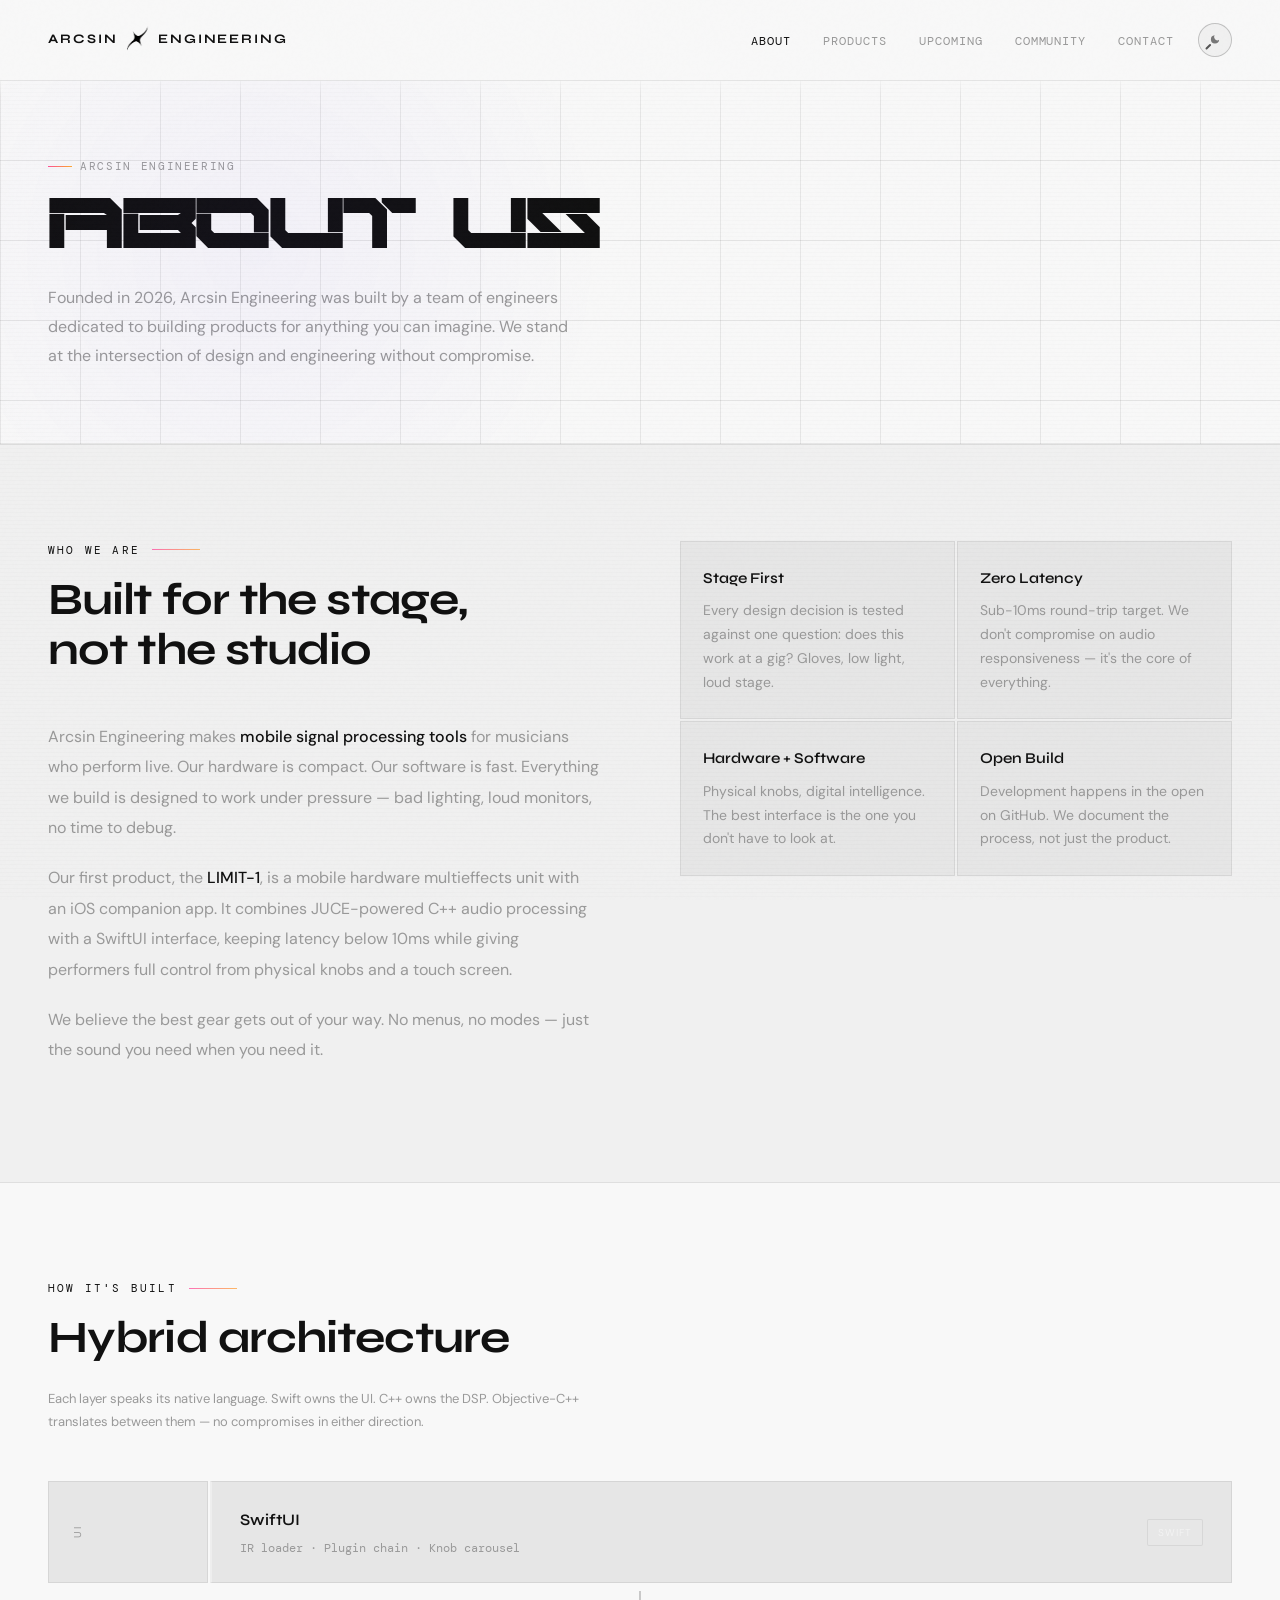
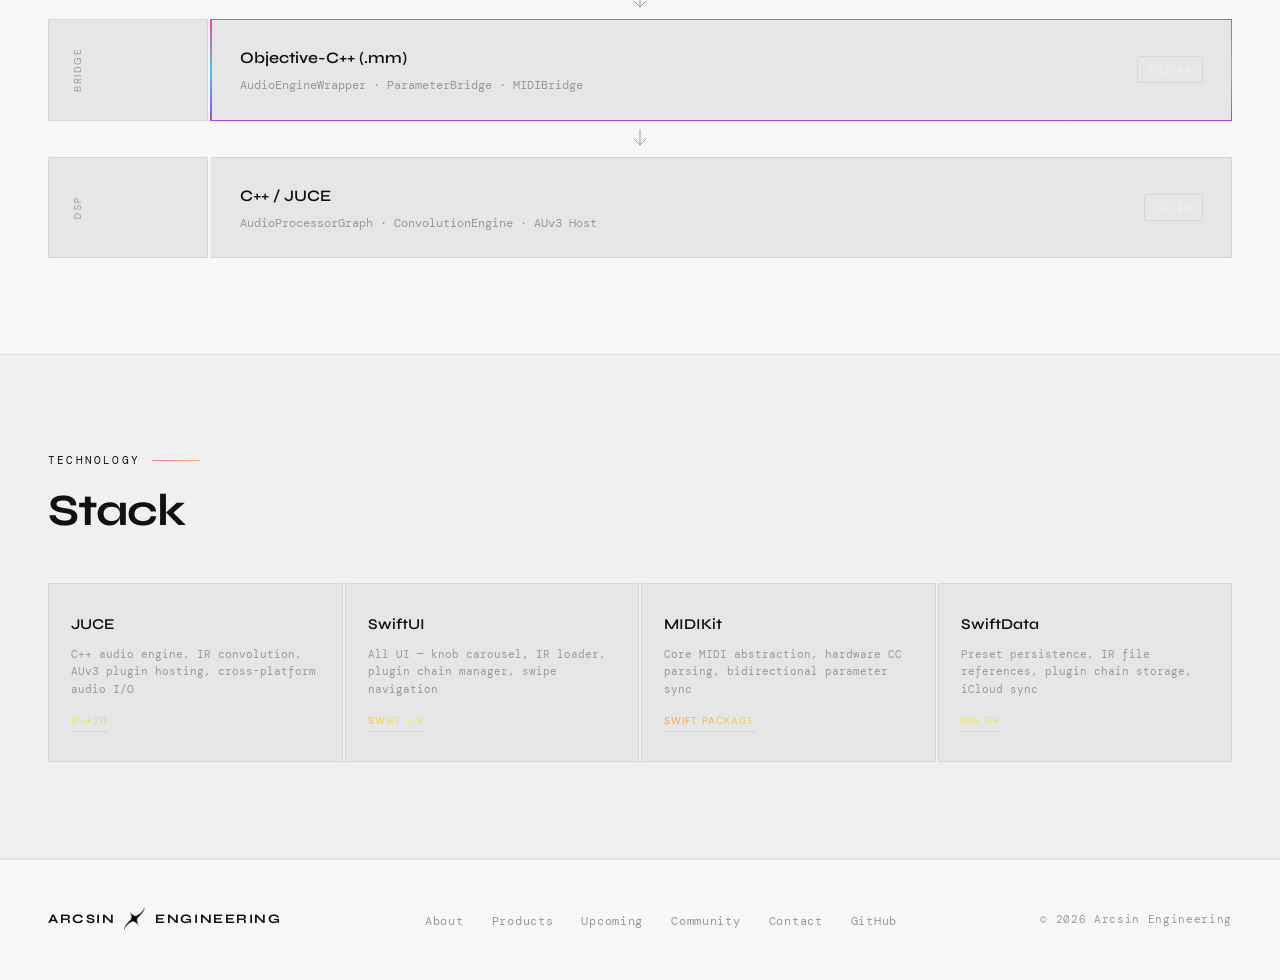
==== docs/about.html @ ca7c26a3 "Switch small lowercase body copy to DM Sans, sized up to compensate DM Sans reads visually smaller t" ====
<!DOCTYPE html>
<html lang="en">
<head>
<meta charset="UTF-8">
<meta name="viewport" content="width=device-width, initial-scale=1.0">
<title>About — Arcsin Engineering</title>
<link rel="preconnect" href="https://fonts.googleapis.com">
<link rel="preconnect" href="https://fonts.gstatic.com" crossorigin>
<link href="https://fonts.googleapis.com/css2?family=DM+Mono:ital,wght@0,300;0,400;0,500;1,300&family=Syne:wght@400;500;600;700;800&family=DM+Sans:opsz,wght@9..40,400;9..40,500&display=swap" rel="stylesheet">
<link rel="stylesheet" href="styles.css?v=20260915-2">
<script>if(localStorage.getItem('theme')!=='dark')document.documentElement.setAttribute('data-theme','light');</script>
<style>
  .page-header-glow { position: absolute; top: -30%; left: -10%; width: 60vw; height: 60vw; background: radial-gradient(ellipse at center, rgba(100,60,255,.04) 0%, transparent 65%); pointer-events: none; }

  .mission { background: var(--bg2); border-top: 1px solid var(--line); border-bottom: 1px solid var(--line); }
  .mission-grid { display: grid; grid-template-columns: 1fr 1fr; gap: 80px; align-items: start; }
  .mission p { font-family: var(--sans); color: var(--muted); line-height: 1.9; margin-bottom: 20px; font-size: 16px; }
  .mission p strong { color: var(--text); font-weight: 500; }
  .mission-values { display: grid; grid-template-columns: 1fr 1fr; gap: 2px; }
  .value-card { background: var(--bg3); border: 1px solid var(--line); padding: 24px 22px; }
  .value-card-title { font-family: var(--disp); font-size: 15px; font-weight: 600; margin-bottom: 8px; }
  .value-card-desc { font-family: var(--sans); font-size: 14px; color: var(--muted); line-height: 1.7; }

  .arch-diagram { display: grid; grid-template-columns: 1fr; gap: 2px; }
  .arch-layer { display: grid; grid-template-columns: 160px 1fr; gap: 2px; opacity: 0; transform: translateX(-20px); transition: opacity .5s ease, transform .5s ease; }
  .arch-layer.visible { opacity: 1; transform: translateX(0); }
  .layer-label { background: var(--bg3); border: 1px solid var(--line); padding: 20px; display: flex; align-items: center; }
  .layer-label span { font-size: 10px; letter-spacing: .15em; text-transform: uppercase; color: var(--muted); writing-mode: vertical-rl; transform: rotate(180deg); }
  .layer-content { background: var(--bg3); border: 1px solid var(--line); padding: 24px 28px; display: flex; align-items: center; gap: 16px; }
  .layer-content.swift { border-left: 2px solid rgba(255,255,255,.35); }
  .layer-content.bridge { border-left: 2px solid transparent; border-image: linear-gradient(to bottom, #ff3cac, #3cc8ff, #b03cff) 1; }
  .layer-content.cpp { border-left: 2px solid rgba(255,255,255,.15); }
  .layer-name { font-family: var(--disp); font-size: 16px; font-weight: 600; margin-bottom: 4px; }
  .layer-tech { font-family: var(--mono); font-size: 12px; color: var(--muted); }
  .layer-badge { margin-left: auto; padding: 4px 10px; border-radius: 2px; font-size: 10px; letter-spacing: .1em; text-transform: uppercase; flex-shrink: 0; background: rgba(255,255,255,.06); color: rgba(255,255,255,.5); border: 1px solid var(--line); }
  .arch-arrow { display: flex; justify-content: center; padding: 6px 0; }
  .arch-arrow svg { color: var(--muted); }

  .stack { background: var(--bg2); border-top: 1px solid var(--line); border-bottom: 1px solid var(--line); }
  .stack-grid { display: grid; grid-template-columns: repeat(4,1fr); gap: 2px; }
  .stack-item { background: var(--bg3); border: 1px solid var(--line); padding: 28px 22px; }
  .stack-item-name { font-family: var(--disp); font-size: 15px; font-weight: 600; margin-bottom: 8px; }
  .stack-item-role { font-family: var(--mono); font-size: 11px; color: var(--muted); line-height: 1.6; }
  .stack-item-tag { display: inline-block; margin-top: 14px; font-size: 10px; letter-spacing: .1em; text-transform: uppercase; background: var(--iris); background-size: 600% 600%; background-repeat: no-repeat; -webkit-background-clip: text; -webkit-text-fill-color: transparent; background-clip: text; animation: iris-flow 10s ease-in-out infinite alternate; border-bottom: 1px solid rgba(128,128,128,.2); padding-bottom: 2px; }

  @media (max-width: 900px) {
    .mission-grid { grid-template-columns: 1fr; gap: 40px; }
    .mission-values { grid-template-columns: 1fr 1fr; }
    .stack-grid { grid-template-columns: repeat(2,1fr); }
    .arch-layer { grid-template-columns: 80px 1fr; }
  }

  @media (max-width: 480px) {
    .mission-values { grid-template-columns: 1fr; }
    .stack-grid { grid-template-columns: 1fr; }
    .arch-layer { grid-template-columns: 56px 1fr; }
    .layer-content { padding: 20px; flex-wrap: wrap; gap: 10px; }
  }
</style>
</head>
<body>
<div class="grid-overlay"></div>

<nav>
  <a href="index.html" class="nav-logo">Arcsin<img src="images/logo.png" class="nav-logo-img" alt="">Engineering</a>
  <div class="nav-right">
  <ul class="nav-links" id="navLinks">
    <li><a href="about.html" class="active">About</a></li>
    <li><a href="products.html">Products</a></li>
    <li><a href="upcoming.html">Upcoming</a></li>
    <li><a href="community.html">Community</a></li>
    <li><a href="contact.html">Contact</a></li>
  </ul>
  <button class="theme-toggle" id="themeToggle" title="Toggle light/dark">
    <span class="toggle-knob"><svg class="toggle-knob-moon" width="11" height="11" viewBox="0 0 24 24" fill="currentColor"><path d="M21 12.79A9 9 0 1 1 11.21 3 7 7 0 0 0 21 12.79z"/></svg></span>
  </button>
  <button class="menu-toggle" id="menuToggle" aria-label="Menu" aria-expanded="false" aria-controls="navLinks">
    <span class="toggle-knob menu-knob">
      <span class="menu-bars"><span></span><span></span><span></span></span>
    </span>
  </button>
  </div>
</nav>

<div class="page-header">
  <div class="page-header-glow"></div>
  <div class="page-header-inner">
    <div class="page-tag">Arcsin Engineering</div>
    <h1 style="font-family:'Nemesys','Syne',sans-serif;font-weight:400;">About Us<br><span class="outline"></span></h1>
    <p class="page-header-desc"> Founded in 2026, Arcsin Engineering was built by a team of engineers dedicated to building products for anything you can imagine. We stand at the intersection of design and engineering without compromise.</p>
  </div>
</div>

<!-- MISSION -->
<section class="mission">
  <div class="section-inner">
    <div class="mission-grid">
      <div class="reveal">
        <div class="section-label">Who we are</div>
        <h2>Built for the stage,<br>not the studio</h2>
        <p>Arcsin Engineering makes <strong>mobile signal processing tools</strong> for musicians who perform live. Our hardware is compact. Our software is fast. Everything we build is designed to work under pressure — bad lighting, loud monitors, no time to debug.</p>
        <p>Our first product, the <strong>LIMIT-1</strong>, is a mobile hardware multieffects unit with an iOS companion app. It combines JUCE-powered C++ audio processing with a SwiftUI interface, keeping latency below 10ms while giving performers full control from physical knobs and a touch screen.</p>
        <p>We believe the best gear gets out of your way. No menus, no modes — just the sound you need when you need it.</p>
      </div>
      <div class="mission-values reveal">
        <div class="value-card">
          <div class="value-card-title">Stage First</div>
          <div class="value-card-desc">Every design decision is tested against one question: does this work at a gig? Gloves, low light, loud stage.</div>
        </div>
        <div class="value-card">
          <div class="value-card-title">Zero Latency</div>
          <div class="value-card-desc">Sub-10ms round-trip target. We don't compromise on audio responsiveness — it's the core of everything.</div>
        </div>
        <div class="value-card">
          <div class="value-card-title">Hardware + Software</div>
          <div class="value-card-desc">Physical knobs, digital intelligence. The best interface is the one you don't have to look at.</div>
        </div>
        <div class="value-card">
          <div class="value-card-title">Open Build</div>
          <div class="value-card-desc">Development happens in the open on GitHub. We document the process, not just the product.</div>
        </div>
      </div>
    </div>
  </div>
</section>

<!-- ARCHITECTURE -->
<section>
  <div class="section-inner">
    <div class="section-label reveal">How it's built</div>
    <h2 class="reveal">Hybrid architecture</h2>
    <p class="reveal" style="max-width:560px; color:var(--muted); font-size:13px; line-height:1.8; margin-bottom:48px; margin-top:-24px;">Each layer speaks its native language. Swift owns the UI. C++ owns the DSP. Objective-C++ translates between them — no compromises in either direction.</p>
    <div class="arch-diagram">
      <div class="arch-layer" id="layer-swift">
        <div class="layer-label"><span>UI</span></div>
        <div class="layer-content swift">
          <div><div class="layer-name">SwiftUI</div><div class="layer-tech">IR loader · Plugin chain · Knob carousel</div></div>
          <div class="layer-badge">Swift</div>
        </div>
      </div>
      <div class="arch-arrow"><svg width="16" height="20" viewBox="0 0 16 20" fill="none"><path d="M8 0v16M2 10l6 6 6-6" stroke="currentColor" stroke-width="1" stroke-linecap="round" stroke-linejoin="round"/></svg></div>
      <div class="arch-layer" id="layer-bridge">
        <div class="layer-label"><span>Bridge</span></div>
        <div class="layer-content bridge">
          <div><div class="layer-name">Objective-C++ (.mm)</div><div class="layer-tech">AudioEngineWrapper · ParameterBridge · MIDIBridge</div></div>
          <div class="layer-badge">ObjC++</div>
        </div>
      </div>
      <div class="arch-arrow"><svg width="16" height="20" viewBox="0 0 16 20" fill="none"><path d="M8 0v16M2 10l6 6 6-6" stroke="currentColor" stroke-width="1" stroke-linecap="round" stroke-linejoin="round"/></svg></div>
      <div class="arch-layer" id="layer-cpp">
        <div class="layer-label"><span>DSP</span></div>
        <div class="layer-content cpp">
          <div><div class="layer-name">C++ / JUCE</div><div class="layer-tech">AudioProcessorGraph · ConvolutionEngine · AUv3 Host</div></div>
          <div class="layer-badge">C++20</div>
        </div>
      </div>
    </div>
  </div>
</section>

<!-- TECH STACK -->
<section class="stack">
  <div class="section-inner">
    <div class="section-label reveal">Technology</div>
    <h2 class="reveal">Stack</h2>
    <div class="stack-grid">
      <div class="stack-item reveal">
        <div class="stack-item-name">JUCE</div>
        <div class="stack-item-role">C++ audio engine, IR convolution, AUv3 plugin hosting, cross-platform audio I/O</div>
        <div class="stack-item-tag">C++20</div>
      </div>
      <div class="stack-item reveal">
        <div class="stack-item-name">SwiftUI</div>
        <div class="stack-item-role">All UI — knob carousel, IR loader, plugin chain manager, swipe navigation</div>
        <div class="stack-item-tag">Swift 5.9</div>
      </div>
      <div class="stack-item reveal">
        <div class="stack-item-name">MIDIKit</div>
        <div class="stack-item-role">Core MIDI abstraction, hardware CC parsing, bidirectional parameter sync</div>
        <div class="stack-item-tag">Swift Package</div>
      </div>
      <div class="stack-item reveal">
        <div class="stack-item-name">SwiftData</div>
        <div class="stack-item-role">Preset persistence, IR file references, plugin chain storage, iCloud sync</div>
        <div class="stack-item-tag">iOS 17+</div>
      </div>
    </div>
  </div>
</section>

<footer>
  <div class="footer-logo">Arcsin<img src="images/logo.png" class="nav-logo-img" alt="">Engineering</div>
  <ul class="footer-links">
    <li><a href="about.html">About</a></li>
    <li><a href="products.html">Products</a></li>
    <li><a href="upcoming.html">Upcoming</a></li>
    <li><a href="community.html">Community</a></li>
    <li><a href="contact.html">Contact</a></li>
    <li><a href="https://github.com/rawporkchop">GitHub</a></li>
  </ul>
  <div class="footer-copy">© 2026 Arcsin Engineering</div>
</footer>

<script>
  const observer = new IntersectionObserver(entries => {
    entries.forEach(e => { if (e.isIntersecting) { setTimeout(() => e.target.classList.add('visible'), 60); observer.unobserve(e.target); } });
  }, { threshold: 0.1, rootMargin: '0px 0px -40px 0px' });
  document.querySelectorAll('.reveal').forEach(el => observer.observe(el));

  const archObserver = new IntersectionObserver(entries => {
    entries.forEach(entry => {
      if (entry.isIntersecting) {
        ['layer-swift','layer-bridge','layer-cpp'].forEach((id,i) => setTimeout(() => { const el=document.getElementById(id); if(el) el.classList.add('visible'); }, i*150));
        archObserver.disconnect();
      }
    });
  }, { threshold: 0.2 });
  const archDiagram = document.querySelector('.arch-diagram');
  if (archDiagram) archObserver.observe(archDiagram);

  const themeToggle = document.getElementById('themeToggle'), htmlEl = document.documentElement;
  if (themeToggle) themeToggle.addEventListener('click', () => { const l = htmlEl.getAttribute('data-theme')==='light'; htmlEl.setAttribute('data-theme', l?'':'light'); localStorage.setItem('theme', l?'dark':'light'); });


  const menuToggle = document.getElementById('menuToggle'), navLinks = document.getElementById('navLinks');
  if (menuToggle && navLinks) {
    menuToggle.addEventListener('click', () => {
      const open = navLinks.classList.toggle('open');
      menuToggle.setAttribute('aria-expanded', open ? 'true' : 'false');
    });
    navLinks.querySelectorAll('a').forEach(a => a.addEventListener('click', () => {
      navLinks.classList.remove('open');
      menuToggle.setAttribute('aria-expanded', 'false');
    }));
    document.addEventListener('click', e => {
      if (!navLinks.contains(e.target) && !menuToggle.contains(e.target)) {
        navLinks.classList.remove('open');
        menuToggle.setAttribute('aria-expanded', 'false');
      }
    });
  }
</script>
</body>
</html>
---- docs/styles.css ----
/* ── FONTS ── */
@font-face {
  font-family: 'Nemesys';
  src: url('fonts/NEMESYS-Regular.ttf') format('truetype');
  font-weight: 400;
  font-style: normal;
  font-display: swap;
}

/* ── RESET ── */
*, *::before, *::after { box-sizing: border-box; margin: 0; padding: 0; }

/* ── CUSTOM PROPERTIES ── */
@property --iris-angle { syntax: '<angle>'; initial-value: 0deg; inherits: false; }
@keyframes iris-rotate { to { --iris-angle: 360deg; } }
@keyframes iris-flow { 0% { background-position: 0% 100%; } 100% { background-position: 100% 0%; } }
@keyframes fadeUp { from { opacity: 0; transform: translateY(20px); } to { opacity: 1; transform: translateY(0); } }
@keyframes fadeIn { from { opacity: 0; } to { opacity: 1; } }

:root {
  --bg: #050505; --bg2: #0b0b0b; --bg3: #111;
  --line: rgba(255,255,255,0.14); --line2: rgba(255,255,255,0.24);
  --text: #efefef; --muted: #a3a3a3;
  --mono: 'DM Mono', monospace; --disp: 'Syne', sans-serif; --sans: 'DM Sans', sans-serif;
  --iris: linear-gradient(45deg,#ff3cac,#ff9a3c,#fcf012,#3cffb0,#3cc8ff,#b03cff,#ff3cac);
  --nav-bg: rgba(5,5,5,0.88); --scanline-color: rgba(255,255,255,0.008);
  --cursor-col: #fff; --noise-opacity: 0.28;
}
[data-theme="light"] {
  --bg: #f8f8f8; --bg2: #f0f0f0; --bg3: #e6e6e6;
  --line: rgba(0,0,0,0.07); --line2: rgba(0,0,0,0.14);
  --text: #111111; --muted: #999999;
  --nav-bg: rgba(248,248,248,0.92); --scanline-color: rgba(0,0,0,0.012);
  --cursor-col: #111; --noise-opacity: 0.1;
}

/* ── BASE ── */
html { scroll-behavior: smooth; }
body { background: var(--bg); color: var(--text); font-family: var(--sans); font-size: 16px; line-height: 1.7; overflow-x: hidden; }
::-webkit-scrollbar { width: 3px; }
::-webkit-scrollbar-track { background: var(--bg); }
::-webkit-scrollbar-thumb { background: #444; }

body::before {
  content: '';
  position: fixed; inset: 0;
  background-image: url("data:image/svg+xml,%3Csvg viewBox='0 0 256 256' xmlns='http://www.w3.org/2000/svg'%3E%3Cfilter id='noise'%3E%3CfeTurbulence type='fractalNoise' baseFrequency='0.9' numOctaves='4' stitchTiles='stitch'/%3E%3C/filter%3E%3Crect width='100%25' height='100%25' filter='url(%23noise)' opacity='0.04'/%3E%3C/svg%3E");
  opacity: var(--noise-opacity);
  pointer-events: none; z-index: 9999;
}
body::after {
  content: '';
  position: fixed; inset: 0;
  position: fixed; top: 80px; left: 0; right: 0; bottom: 0;
  background: repeating-linear-gradient(0deg, transparent, transparent 3px, var(--scanline-color) 3px, var(--scanline-color) 4px);
  pointer-events: none; z-index: 9998;
}

.grid-overlay {
  position: fixed; inset: 0; pointer-events: none; z-index: 0;
  background-image: linear-gradient(var(--line) 1px, transparent 1px), linear-gradient(90deg, var(--line) 1px, transparent 1px);
  background-size: 80px 80px;
  mask-image: radial-gradient(ellipse 80% 80% at 50% 0%, black 0%, transparent 70%);
  mask-image: linear-gradient(to bottom, transparent 72px, black 96px);
}

/* ── NAV ── */
nav { position: fixed; top: 0; left: 0; right: 0; z-index: 100; display: flex; align-items: center; justify-content: space-between; padding: 20px 48px; border-bottom: 1px solid var(--line); background: var(--nav-bg); backdrop-filter: blur(14px); }
.nav-logo-img { height: 40px; width: auto; vertical-align: middle; margin: 0 -20px; position: relative; top: -1px; display: inline-block; filter: invert(1); }
[data-theme="light"] .nav-logo-img { filter: none; }
.nav-logo { font-family: var(--disp); font-size: 13px; font-weight: 700; letter-spacing: .15em; text-transform: uppercase; color: var(--text); text-decoration: none; }
.iris-inline { background: var(--iris); background-size: 600% 600%; background-repeat: no-repeat; -webkit-background-clip: text; -webkit-text-fill-color: transparent; background-clip: text; animation: iris-flow 10s ease-in-out infinite alternate; }
.nav-right { display: flex; align-items: center; gap: 24px; }
.nav-links { display: flex; gap: 32px; list-style: none; align-items: center; }
.nav-links a { font-family: var(--mono); color: var(--muted); text-decoration: none; font-size: 12px; letter-spacing: .08em; text-transform: uppercase; transition: color .2s; }
.nav-links a:hover, .nav-links a.active { color: var(--text); }
.nav-cta { color: var(--text) !important; border: 1px solid var(--line2); padding: 6px 16px; border-radius: 2px; transition: background .2s, color .2s, border-color .2s !important; }
.nav-cta:hover { background: var(--text) !important; color: var(--bg) !important; border-color: var(--text) !important; }

/* ── THEME TOGGLE ── */
.theme-toggle { background: none; border: none; padding: 0; cursor: pointer; display: flex; align-items: center; justify-content: center; }
.toggle-knob { width: 34px; height: 34px; border-radius: 50%; display: flex; align-items: center; justify-content: center; position: relative; background: #141414; border: 1.5px solid rgba(255,255,255,.18); transition: transform .4s cubic-bezier(.77,0,.18,1), background .3s, border-color .3s; }
.toggle-knob::after { content: ''; position: absolute; top: 3px; left: 50%; transform: translateX(-50%); width: 2px; height: 7px; background: rgba(255,255,255,.85); border-radius: 1px; transition: background .3s; }
.toggle-knob-moon { color: rgba(255,255,255,.6); transition: transform .4s cubic-bezier(.77,0,.18,1), color .3s; }
[data-theme="light"] .toggle-knob { transform: rotate(-135deg); background: #f0f0f0; border-color: rgba(0,0,0,.2); }
[data-theme="light"] .toggle-knob::after { background: rgba(0,0,0,.65); }
[data-theme="light"] .toggle-knob-moon { transform: rotate(135deg); color: rgba(0,0,0,.5); }

/* ── MOBILE MENU TOGGLE (knob-styled) ── */
.menu-toggle { display: none; background: none; border: none; padding: 0; cursor: pointer; align-items: center; justify-content: center; }
.menu-bars { position: absolute; top: 50%; left: 50%; transform: translate(-50%,-50%); width: 14px; height: 10px; }
.menu-bars span { position: absolute; left: 0; width: 14px; height: 1.5px; border-radius: 1px; background: rgba(255,255,255,.75); transition: transform .3s ease, opacity .2s ease, background .3s; }
[data-theme="light"] .menu-bars span { background: rgba(0,0,0,.6); }
.menu-bars span:nth-child(1) { top: 0; }
.menu-bars span:nth-child(2) { top: 4.25px; }
.menu-bars span:nth-child(3) { top: 8.5px; }
.menu-toggle[aria-expanded="true"] .menu-knob { background: var(--text); border-color: var(--text); }
.menu-toggle[aria-expanded="true"] .menu-bars span { background: var(--bg); }
.menu-toggle[aria-expanded="true"] .menu-bars span:nth-child(1) { transform: translateY(4.25px) rotate(45deg); }
.menu-toggle[aria-expanded="true"] .menu-bars span:nth-child(2) { opacity: 0; }
.menu-toggle[aria-expanded="true"] .menu-bars span:nth-child(3) { transform: translateY(-4.25px) rotate(-45deg); }

/* ── SECTIONS ── */
section { position: relative; z-index: 1; padding: 96px 48px; }
.section-inner { max-width: 1200px; margin: 0 auto; }
.section-label { font-family: var(--mono); font-size: 11px; letter-spacing: .2em; text-transform: uppercase; color: var(--text); margin-bottom: 16px; display: flex; align-items: center; gap: 12px; }
.section-label::after { content: ''; display: block; flex: 1; max-width: 48px; height: 1px; background: var(--iris); background-size: 600% 600%; background-repeat: no-repeat; animation: iris-flow 8s ease-in-out infinite alternate; opacity: .75; }
h2 { font-family: var(--disp); font-size: clamp(28px, 3.5vw, 48px); font-weight: 700; line-height: 1.1; letter-spacing: -.02em; margin-bottom: 48px; }

/* ── PAGE HEADER (inner pages) ── */
.page-header { padding: 148px 48px 72px; border-bottom: 1px solid var(--line); position: relative; overflow: hidden; z-index: 1; }
.page-header-inner { max-width: 1200px; margin: 0 auto; }
.page-tag { font-family: var(--mono); display: inline-flex; align-items: center; gap: 8px; font-size: 11px; letter-spacing: .15em; text-transform: uppercase; color: var(--muted); margin-bottom: 20px; }
.page-tag::before { content: ''; display: inline-block; width: 24px; height: 1px; background: var(--iris); background-size: 600% 600%; background-repeat: no-repeat; animation: iris-flow 8s ease-in-out infinite alternate; }
.page-header h1 { font-family: var(--disp); font-size: clamp(40px, 6vw, 72px); font-weight: 800; line-height: .95; letter-spacing: -.02em; margin-bottom: 20px; }
.page-header h1 .outline { -webkit-text-stroke: 1px var(--text); color: transparent; }
.page-header-desc { max-width: 520px; color: var(--muted); font-size: 16px; line-height: 1.8; }

/* ── BUTTONS ── */
.btn-primary { display: inline-flex; align-items: center; gap: 8px; padding: 13px 28px; background: var(--text); color: var(--bg); text-decoration: none; font-family: var(--mono); font-size: 12px; font-weight: 500; letter-spacing: .1em; text-transform: uppercase; border-radius: 2px; transition: opacity .2s, transform .15s; }
.btn-primary:hover { opacity: .82; transform: translateY(-1px); }
.btn-secondary { display: inline-flex; align-items: center; gap: 8px; padding: 13px 28px; border: 1px solid var(--line2); color: var(--muted); text-decoration: none; font-family: var(--mono); font-size: 12px; letter-spacing: .1em; text-transform: uppercase; border-radius: 2px; transition: border-color .2s, color .2s; }
.btn-secondary:hover { border-color: var(--text); color: var(--text); }

/* ── FOOTER ── */
footer { border-top: 1px solid var(--line); padding: 40px 48px; display: flex; justify-content: space-between; align-items: center; background: var(--bg); position: relative; z-index: 1; }
.footer-logo { font-family: var(--disp); font-size: 13px; font-weight: 700; letter-spacing: .12em; text-transform: uppercase; }
.footer-links { display: flex; gap: 28px; list-style: none; }
.footer-links a { font-family: var(--mono); color: var(--muted); text-decoration: none; font-size: 12px; letter-spacing: .06em; transition: color .2s; }
.footer-links a:hover { color: var(--text); }
.footer-copy { font-family: var(--mono); font-size: 11px; color: var(--muted); letter-spacing: .06em; }

/* ── REVEAL ANIMATION ── */
.reveal { opacity: 0; transform: translateY(20px); transition: opacity .6s ease, transform .6s ease; }
.reveal.visible { opacity: 1; transform: translateY(0); }

/* ── RESPONSIVE ── */
@media (max-width: 900px) {
  nav { padding: 16px 24px; }
  .nav-right { gap: 14px; }
  .menu-toggle { display: flex; }
  .nav-links {
    position: absolute; top: 100%; left: 0; right: 0;
    flex-direction: column; align-items: stretch; gap: 0;
    background: var(--nav-bg); backdrop-filter: blur(14px);
    border-bottom: 1px solid var(--line);
    max-height: 0; overflow: hidden; opacity: 0; pointer-events: none;
    transition: max-height .35s ease, opacity .25s ease;
  }
  .nav-links.open { max-height: 420px; opacity: 1; pointer-events: auto; }
  .nav-links li { width: 100%; }
  .nav-links a { display: block; width: 100%; padding: 16px 24px; border-top: 1px solid var(--line); box-sizing: border-box; }
  section { padding: 72px 24px; }
  .page-header { padding: 110px 24px 56px; }
  footer { flex-direction: column; gap: 24px; text-align: center; padding: 36px 24px; }
  .footer-links { flex-wrap: wrap; justify-content: center; }
}

@media (max-width: 480px) {
  nav { padding: 14px 16px; }
  .nav-logo-img { height: 32px; margin: 0 -14px; }
  .nav-logo { font-size: 12px; }
  section { padding: 56px 16px; }
  .page-header { padding: 96px 16px 44px; }
  footer { padding: 28px 16px; }
}
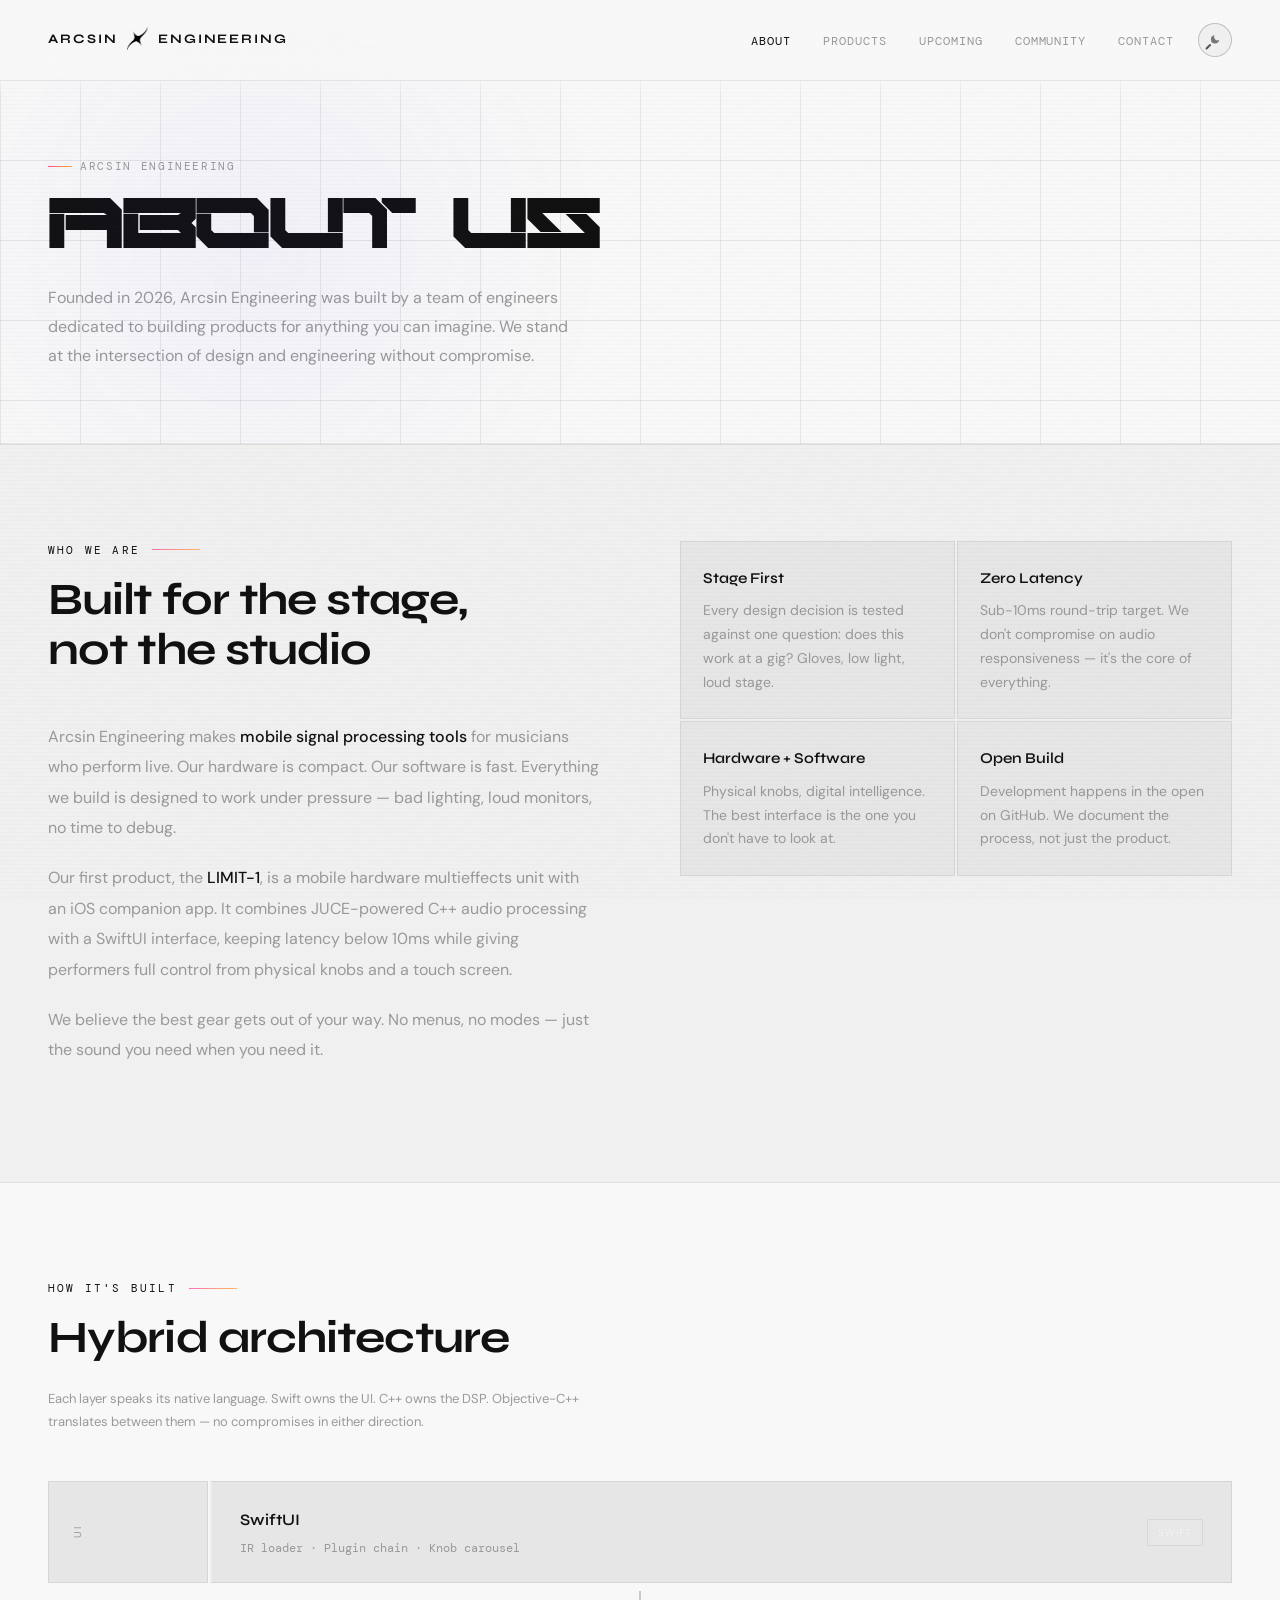
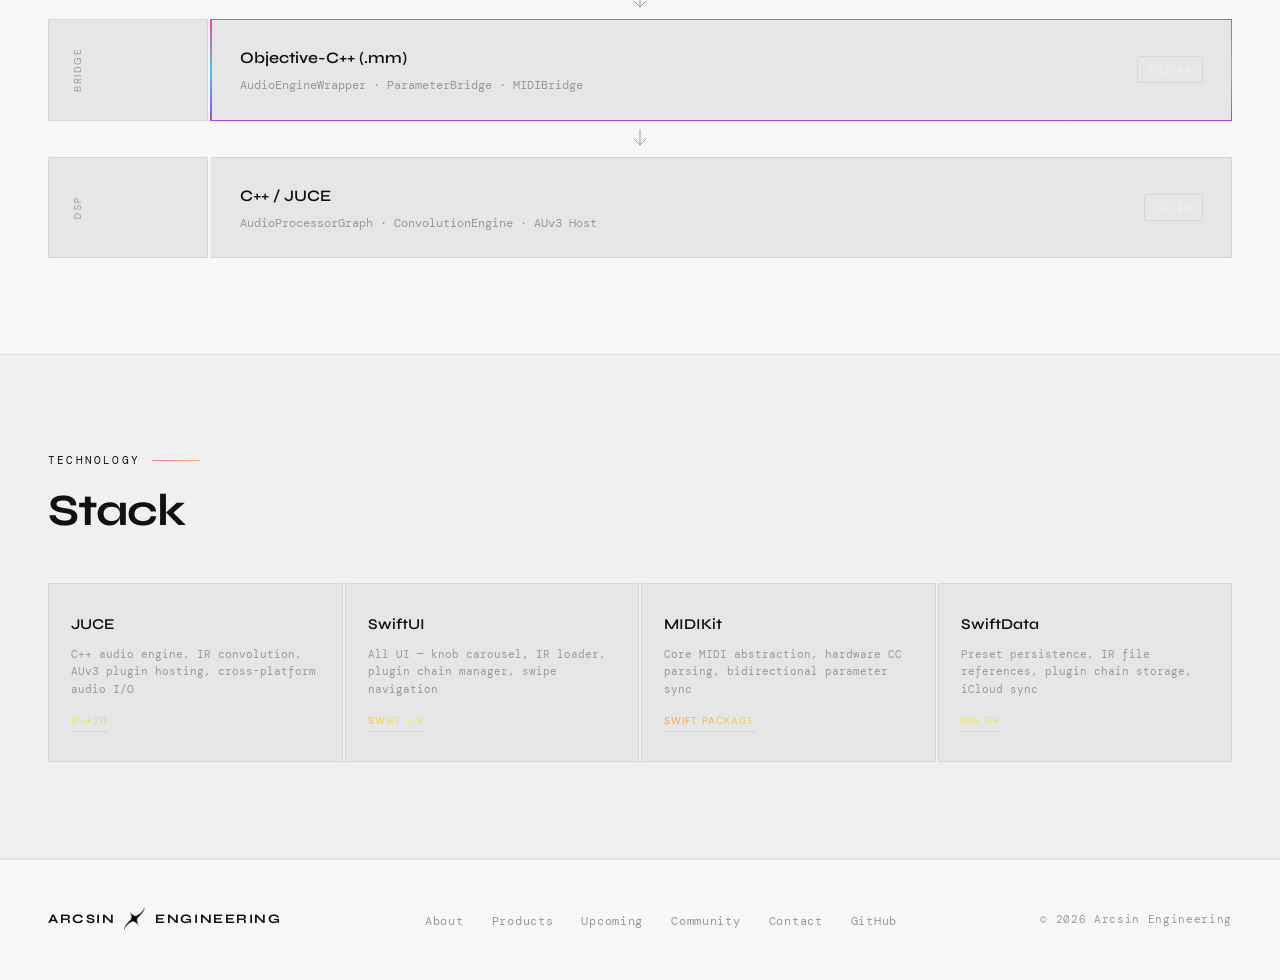
==== commit 743fc5da: "Fix mobile nav gap and increase glass transparency - Add transform: translateZ(0) (+ -webkit- prefix" ====
--- a/docs/about.html
+++ b/docs/about.html
@@ -7,7 +7,7 @@
 <link rel="preconnect" href="https://fonts.googleapis.com">
 <link rel="preconnect" href="https://fonts.gstatic.com" crossorigin>
 <link href="https://fonts.googleapis.com/css2?family=DM+Mono:ital,wght@0,300;0,400;0,500;1,300&family=Syne:wght@400;500;600;700;800&family=DM+Sans:opsz,wght@9..40,400;9..40,500&display=swap" rel="stylesheet">
-<link rel="stylesheet" href="styles.css?v=20260915-2">
+<link rel="stylesheet" href="styles.css?v=20260917">
 <script>if(localStorage.getItem('theme')!=='dark')document.documentElement.setAttribute('data-theme','light');</script>
 <style>
   .page-header-glow { position: absolute; top: -30%; left: -10%; width: 60vw; height: 60vw; background: radial-gradient(ellipse at center, rgba(100,60,255,.04) 0%, transparent 65%); pointer-events: none; }
--- a/docs/styles.css
+++ b/docs/styles.css
@@ -23,19 +23,19 @@
   --text: #efefef; --muted: #a3a3a3;
   --mono: 'DM Mono', monospace; --disp: 'Syne', sans-serif; --sans: 'DM Sans', sans-serif;
   --iris: linear-gradient(45deg,#ff3cac,#ff9a3c,#fcf012,#3cffb0,#3cc8ff,#b03cff,#ff3cac);
-  --nav-bg: rgba(5,5,5,0.88); --scanline-color: rgba(255,255,255,0.008);
+  --nav-bg: rgba(5,5,5,0.78); --scanline-color: rgba(255,255,255,0.008);
   --cursor-col: #fff; --noise-opacity: 0.28;
 }
 [data-theme="light"] {
   --bg: #f8f8f8; --bg2: #f0f0f0; --bg3: #e6e6e6;
   --line: rgba(0,0,0,0.07); --line2: rgba(0,0,0,0.14);
   --text: #111111; --muted: #999999;
-  --nav-bg: rgba(248,248,248,0.92); --scanline-color: rgba(0,0,0,0.012);
+  --nav-bg: rgba(248,248,248,0.82); --scanline-color: rgba(0,0,0,0.012);
   --cursor-col: #111; --noise-opacity: 0.1;
 }
 
 /* ── BASE ── */
-html { scroll-behavior: smooth; }
+html { scroll-behavior: smooth; background: var(--bg); }
 body { background: var(--bg); color: var(--text); font-family: var(--sans); font-size: 16px; line-height: 1.7; overflow-x: hidden; }
 ::-webkit-scrollbar { width: 3px; }
 ::-webkit-scrollbar-track { background: var(--bg); }
@@ -65,7 +65,7 @@
 }
 
 /* ── NAV ── */
-nav { position: fixed; top: 0; left: 0; right: 0; z-index: 100; display: flex; align-items: center; justify-content: space-between; padding: 20px 48px; border-bottom: 1px solid var(--line); background: var(--nav-bg); backdrop-filter: blur(14px); }
+nav { position: fixed; top: 0; left: 0; right: 0; z-index: 100; display: flex; align-items: center; justify-content: space-between; padding: 20px 48px; border-bottom: 1px solid var(--line); background: var(--nav-bg); backdrop-filter: blur(14px); -webkit-backdrop-filter: blur(14px); transform: translateZ(0); -webkit-transform: translateZ(0); }
 .nav-logo-img { height: 40px; width: auto; vertical-align: middle; margin: 0 -20px; position: relative; top: -1px; display: inline-block; filter: invert(1); }
 [data-theme="light"] .nav-logo-img { filter: none; }
 .nav-logo { font-family: var(--disp); font-size: 13px; font-weight: 700; letter-spacing: .15em; text-transform: uppercase; color: var(--text); text-decoration: none; }
@@ -142,7 +142,7 @@
   .nav-links {
     position: absolute; top: 100%; left: 0; right: 0;
     flex-direction: column; align-items: stretch; gap: 0;
-    background: var(--nav-bg); backdrop-filter: blur(14px);
+    background: var(--nav-bg); backdrop-filter: blur(14px); -webkit-backdrop-filter: blur(14px);
     border-bottom: 1px solid var(--line);
     max-height: 0; overflow: hidden; opacity: 0; pointer-events: none;
     transition: max-height .35s ease, opacity .25s ease;
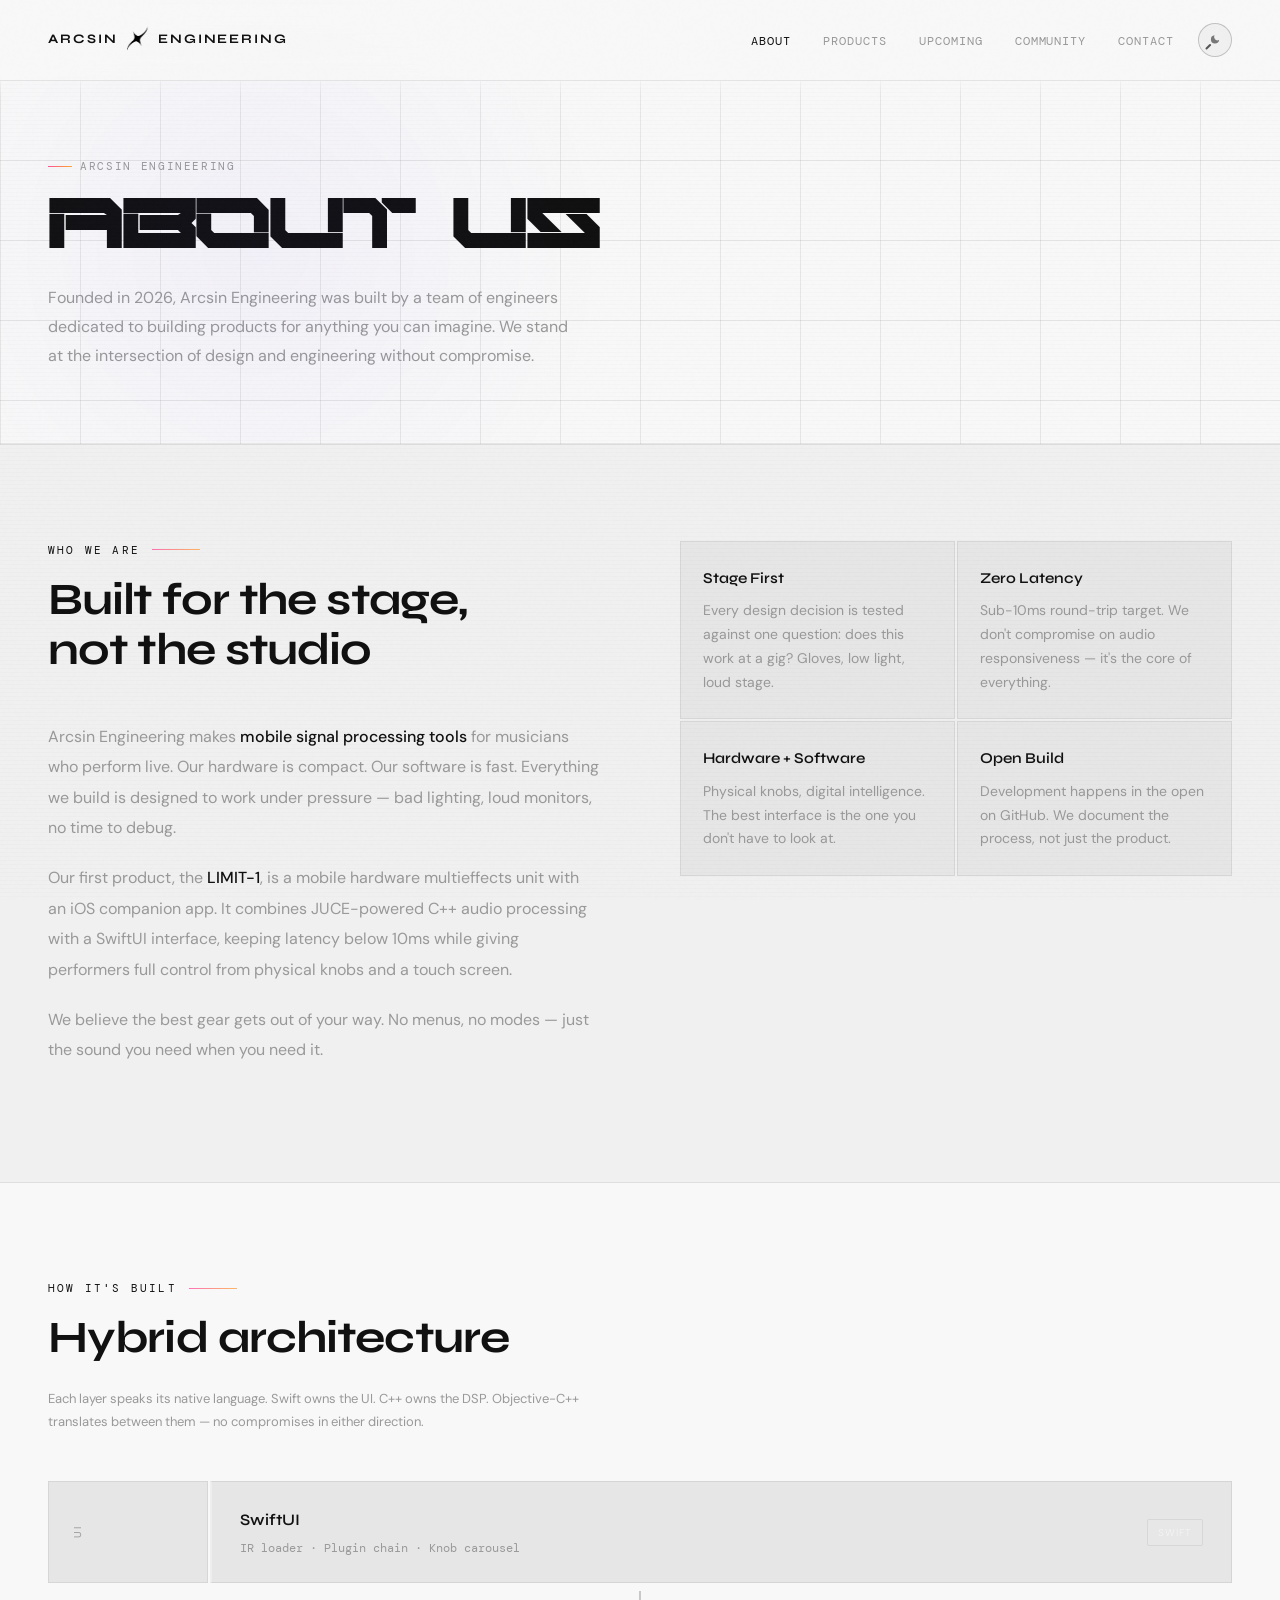
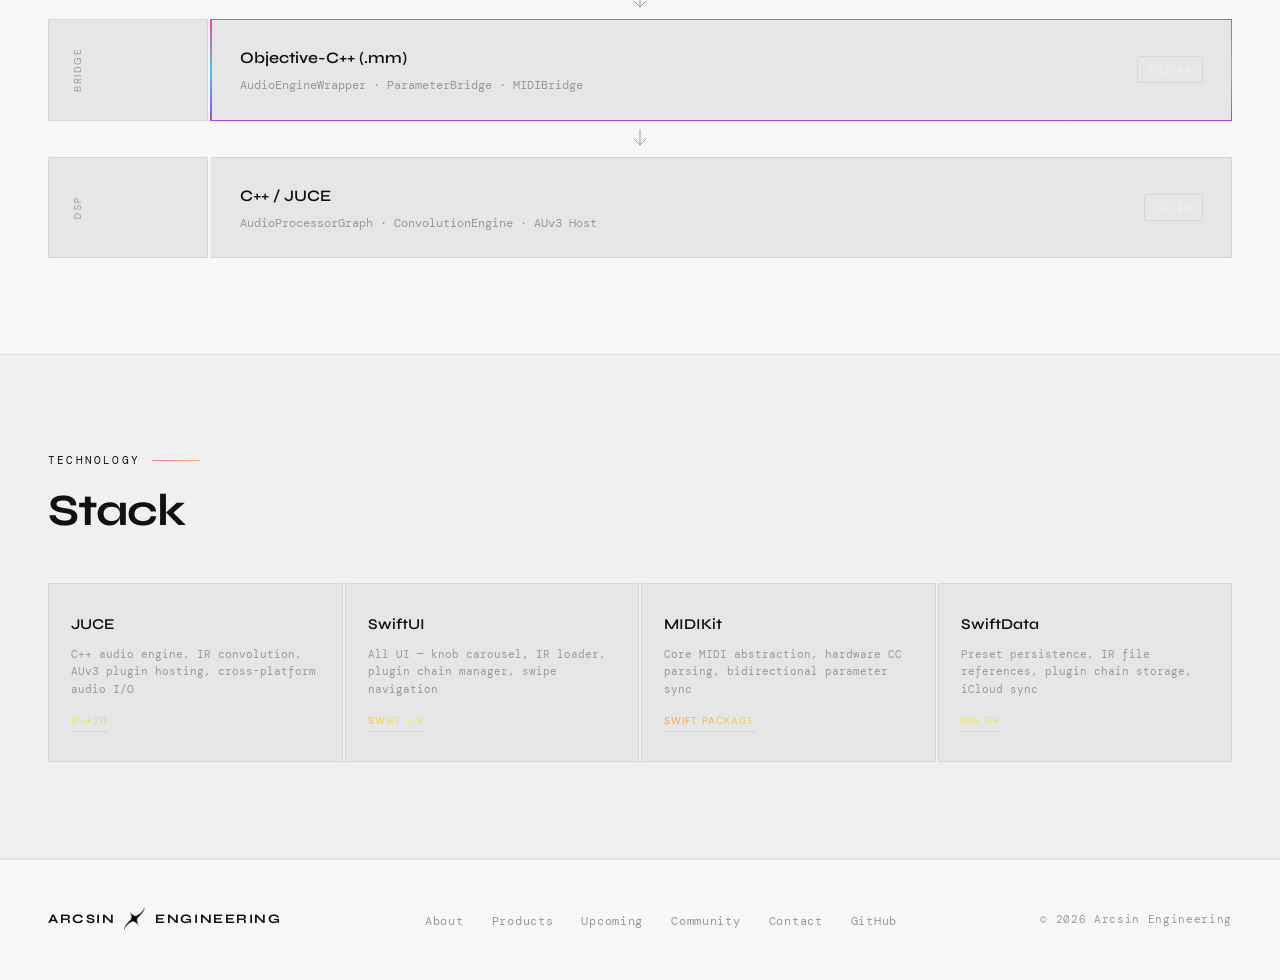
==== commit f69ff765: "Extend nav background 100px above viewport to cover Safari toolbar-collapse gap The translateZ compo" ====
--- a/docs/about.html
+++ b/docs/about.html
@@ -7,7 +7,7 @@
 <link rel="preconnect" href="https://fonts.googleapis.com">
 <link rel="preconnect" href="https://fonts.gstatic.com" crossorigin>
 <link href="https://fonts.googleapis.com/css2?family=DM+Mono:ital,wght@0,300;0,400;0,500;1,300&family=Syne:wght@400;500;600;700;800&family=DM+Sans:opsz,wght@9..40,400;9..40,500&display=swap" rel="stylesheet">
-<link rel="stylesheet" href="styles.css?v=20260917">
+<link rel="stylesheet" href="styles.css?v=20260917-2">
 <script>if(localStorage.getItem('theme')!=='dark')document.documentElement.setAttribute('data-theme','light');</script>
 <style>
   .page-header-glow { position: absolute; top: -30%; left: -10%; width: 60vw; height: 60vw; background: radial-gradient(ellipse at center, rgba(100,60,255,.04) 0%, transparent 65%); pointer-events: none; }
--- a/docs/styles.css
+++ b/docs/styles.css
@@ -65,7 +65,7 @@
 }
 
 /* ── NAV ── */
-nav { position: fixed; top: 0; left: 0; right: 0; z-index: 100; display: flex; align-items: center; justify-content: space-between; padding: 20px 48px; border-bottom: 1px solid var(--line); background: var(--nav-bg); backdrop-filter: blur(14px); -webkit-backdrop-filter: blur(14px); transform: translateZ(0); -webkit-transform: translateZ(0); }
+nav { position: fixed; top: -100px; left: 0; right: 0; z-index: 100; display: flex; align-items: center; justify-content: space-between; padding: 20px 48px; padding-top: 120px; border-bottom: 1px solid var(--line); background: var(--nav-bg); backdrop-filter: blur(14px); -webkit-backdrop-filter: blur(14px); transform: translateZ(0); -webkit-transform: translateZ(0); }
 .nav-logo-img { height: 40px; width: auto; vertical-align: middle; margin: 0 -20px; position: relative; top: -1px; display: inline-block; filter: invert(1); }
 [data-theme="light"] .nav-logo-img { filter: none; }
 .nav-logo { font-family: var(--disp); font-size: 13px; font-weight: 700; letter-spacing: .15em; text-transform: uppercase; color: var(--text); text-decoration: none; }
@@ -136,7 +136,7 @@
 
 /* ── RESPONSIVE ── */
 @media (max-width: 900px) {
-  nav { padding: 16px 24px; }
+  nav { padding: 16px 24px; padding-top: 116px; }
   .nav-right { gap: 14px; }
   .menu-toggle { display: flex; }
   .nav-links {
@@ -157,7 +157,7 @@
 }
 
 @media (max-width: 480px) {
-  nav { padding: 14px 16px; }
+  nav { padding: 14px 16px; padding-top: 114px; }
   .nav-logo-img { height: 32px; margin: 0 -14px; }
   .nav-logo { font-size: 12px; }
   section { padding: 56px 16px; }
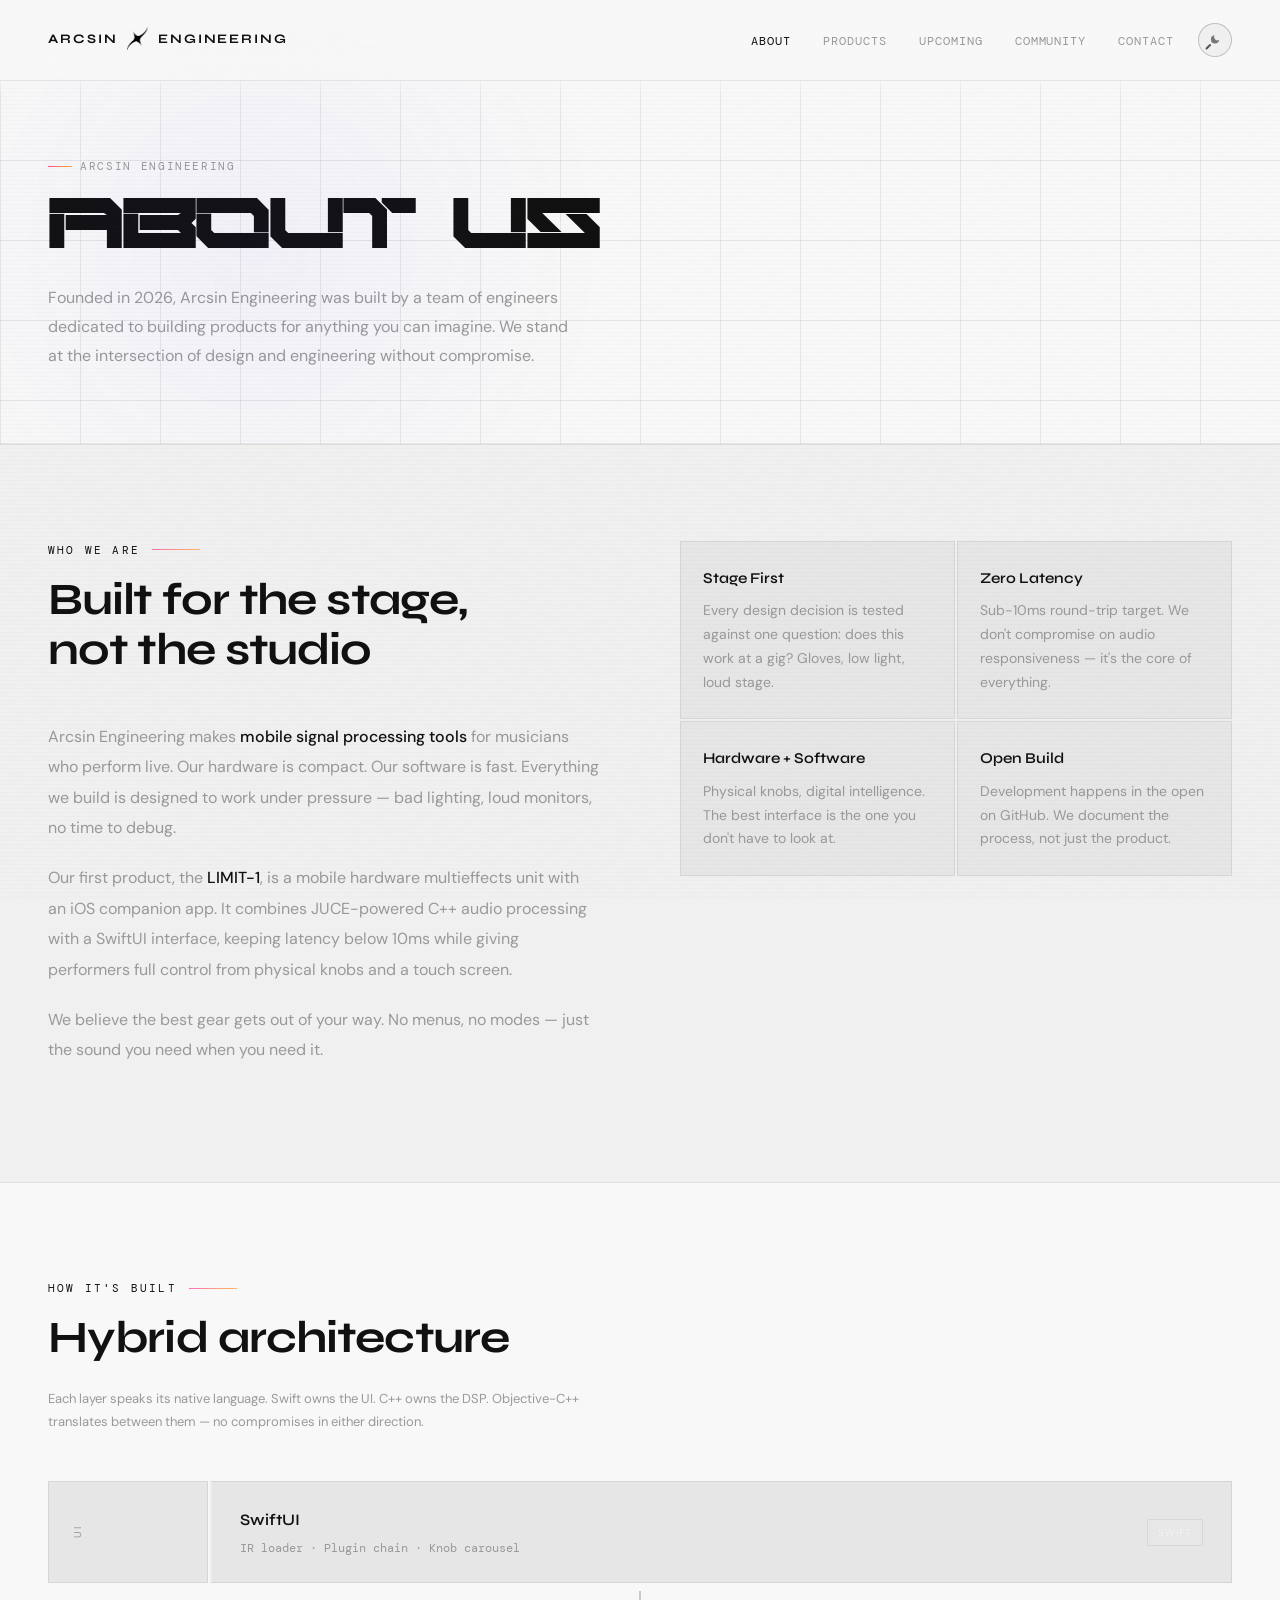
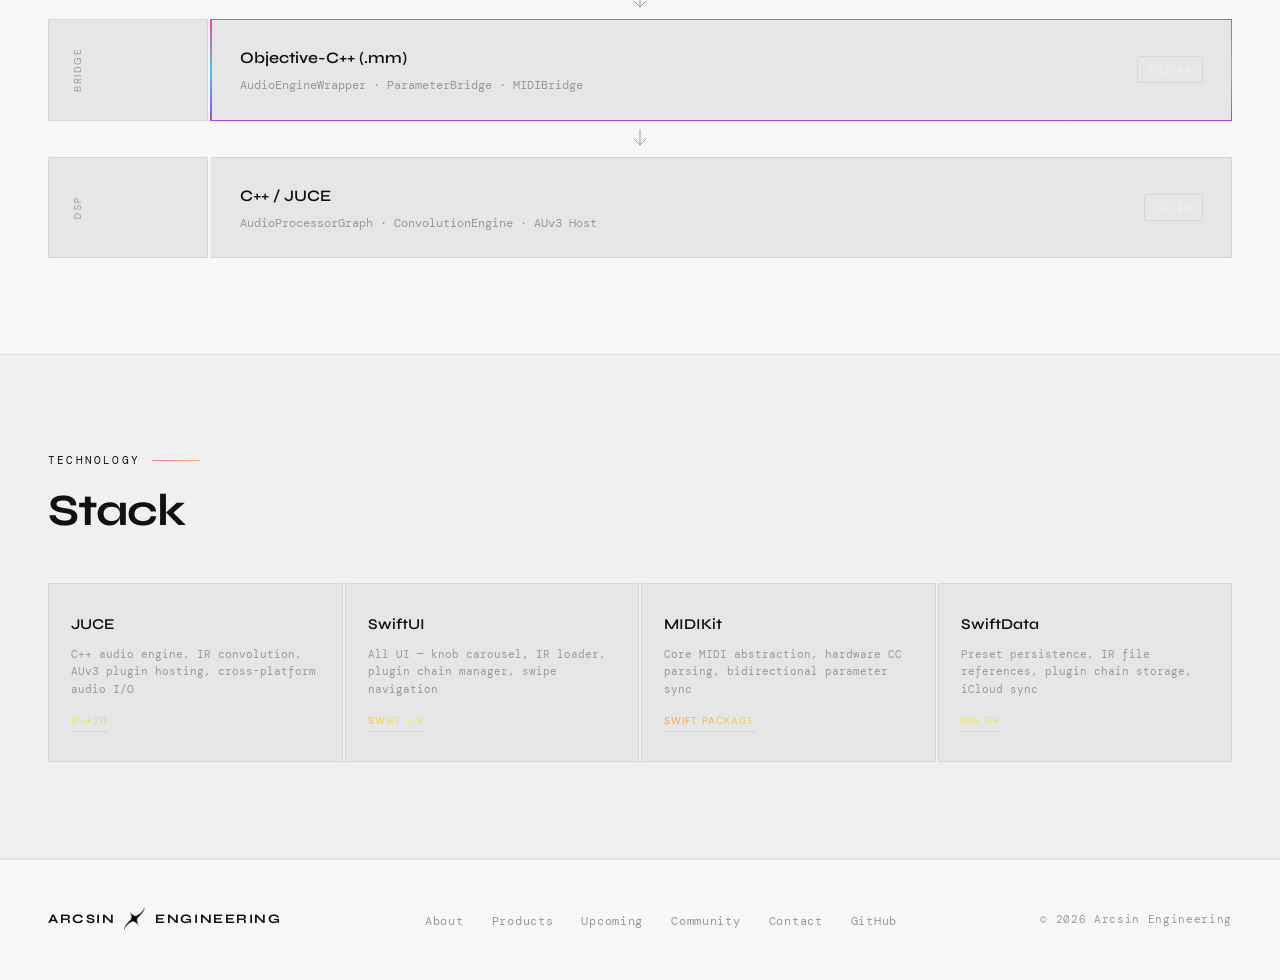
==== commit d346461c: "Revert nav top-offset hack, add theme-color meta tags Research (benfrain.com, corroborated elsewhere" ====
--- a/docs/about.html
+++ b/docs/about.html
@@ -3,11 +3,13 @@
 <head>
 <meta charset="UTF-8">
 <meta name="viewport" content="width=device-width, initial-scale=1.0">
+<meta name="theme-color" content="#f8f8f8" media="(prefers-color-scheme: light)">
+<meta name="theme-color" content="#050505" media="(prefers-color-scheme: dark)">
 <title>About — Arcsin Engineering</title>
 <link rel="preconnect" href="https://fonts.googleapis.com">
 <link rel="preconnect" href="https://fonts.gstatic.com" crossorigin>
 <link href="https://fonts.googleapis.com/css2?family=DM+Mono:ital,wght@0,300;0,400;0,500;1,300&family=Syne:wght@400;500;600;700;800&family=DM+Sans:opsz,wght@9..40,400;9..40,500&display=swap" rel="stylesheet">
-<link rel="stylesheet" href="styles.css?v=20260917-2">
+<link rel="stylesheet" href="styles.css?v=20260918">
 <script>if(localStorage.getItem('theme')!=='dark')document.documentElement.setAttribute('data-theme','light');</script>
 <style>
   .page-header-glow { position: absolute; top: -30%; left: -10%; width: 60vw; height: 60vw; background: radial-gradient(ellipse at center, rgba(100,60,255,.04) 0%, transparent 65%); pointer-events: none; }
--- a/docs/styles.css
+++ b/docs/styles.css
@@ -65,7 +65,7 @@
 }
 
 /* ── NAV ── */
-nav { position: fixed; top: -100px; left: 0; right: 0; z-index: 100; display: flex; align-items: center; justify-content: space-between; padding: 20px 48px; padding-top: 120px; border-bottom: 1px solid var(--line); background: var(--nav-bg); backdrop-filter: blur(14px); -webkit-backdrop-filter: blur(14px); transform: translateZ(0); -webkit-transform: translateZ(0); }
+nav { position: fixed; top: 0; left: 0; right: 0; z-index: 100; display: flex; align-items: center; justify-content: space-between; padding: 20px 48px; border-bottom: 1px solid var(--line); background: var(--nav-bg); backdrop-filter: blur(14px); -webkit-backdrop-filter: blur(14px); transform: translateZ(0); -webkit-transform: translateZ(0); }
 .nav-logo-img { height: 40px; width: auto; vertical-align: middle; margin: 0 -20px; position: relative; top: -1px; display: inline-block; filter: invert(1); }
 [data-theme="light"] .nav-logo-img { filter: none; }
 .nav-logo { font-family: var(--disp); font-size: 13px; font-weight: 700; letter-spacing: .15em; text-transform: uppercase; color: var(--text); text-decoration: none; }
@@ -136,7 +136,7 @@
 
 /* ── RESPONSIVE ── */
 @media (max-width: 900px) {
-  nav { padding: 16px 24px; padding-top: 116px; }
+  nav { padding: 16px 24px; }
   .nav-right { gap: 14px; }
   .menu-toggle { display: flex; }
   .nav-links {
@@ -157,7 +157,7 @@
 }
 
 @media (max-width: 480px) {
-  nav { padding: 14px 16px; padding-top: 114px; }
+  nav { padding: 14px 16px; }
   .nav-logo-img { height: 32px; margin: 0 -14px; }
   .nav-logo { font-size: 12px; }
   section { padding: 56px 16px; }
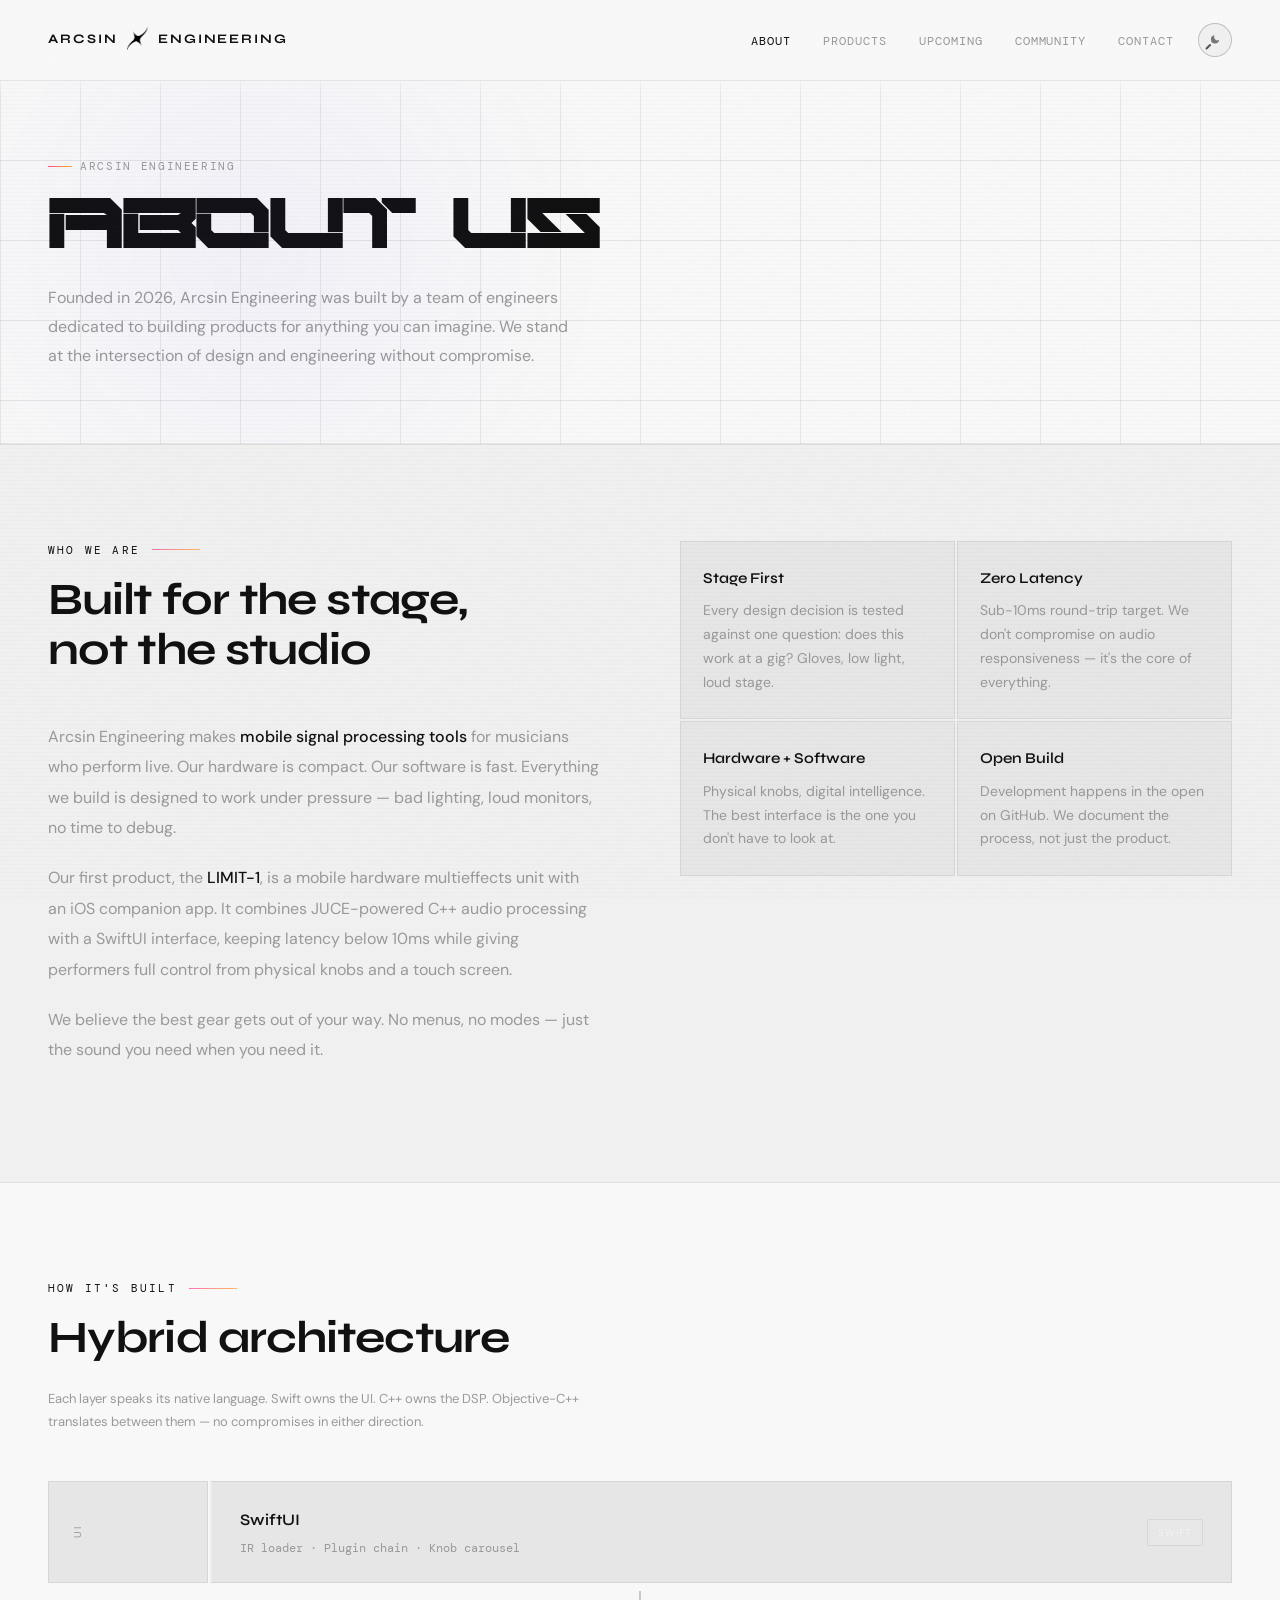
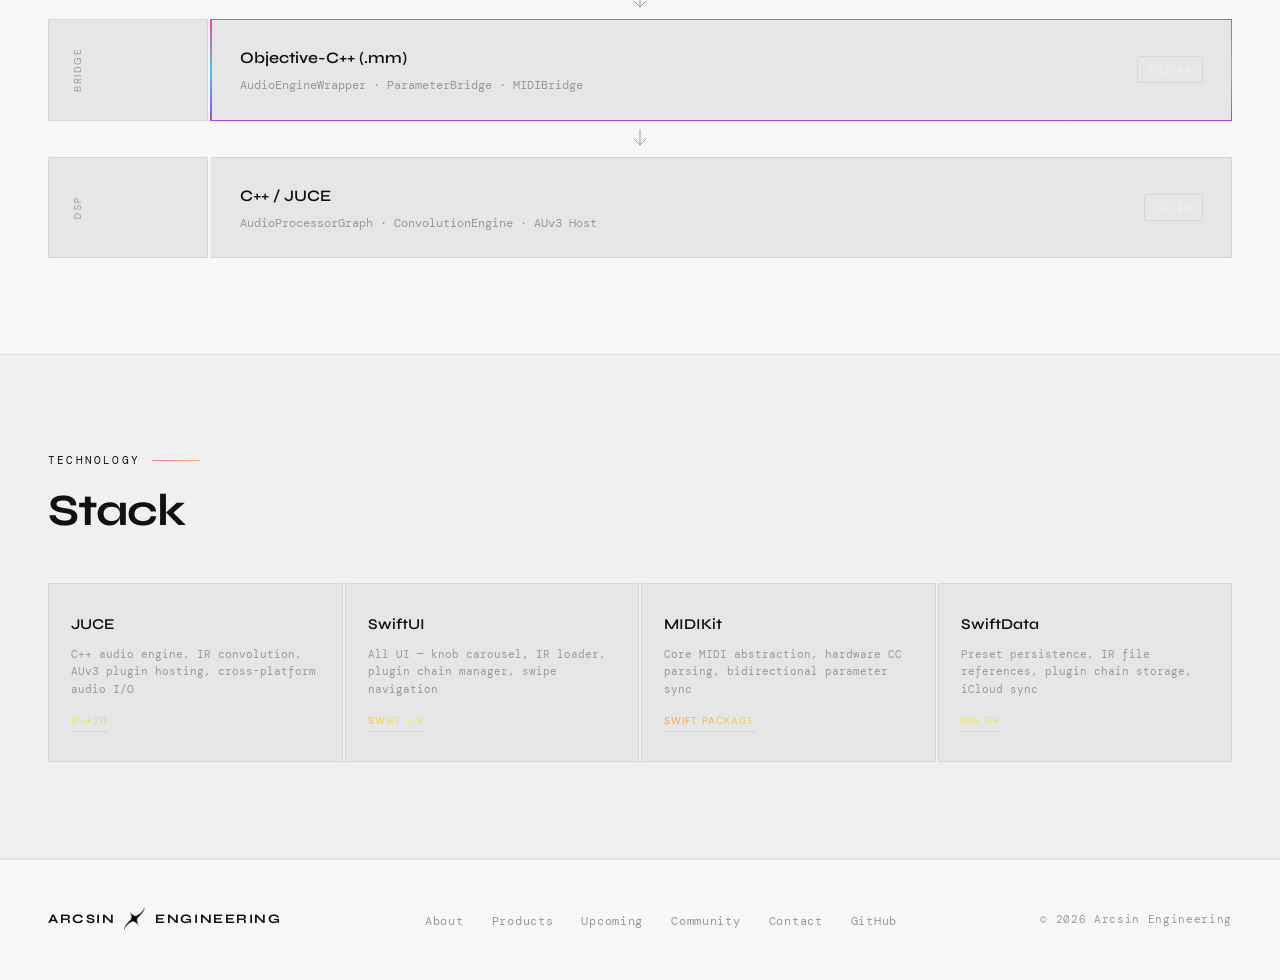
==== commit ebf84e20: "Make nav fully opaque to test iOS 26 Safari color-sampling mismatch --nav-bg changed from translucen" ====
--- a/docs/about.html
+++ b/docs/about.html
@@ -9,7 +9,7 @@
 <link rel="preconnect" href="https://fonts.googleapis.com">
 <link rel="preconnect" href="https://fonts.gstatic.com" crossorigin>
 <link href="https://fonts.googleapis.com/css2?family=DM+Mono:ital,wght@0,300;0,400;0,500;1,300&family=Syne:wght@400;500;600;700;800&family=DM+Sans:opsz,wght@9..40,400;9..40,500&display=swap" rel="stylesheet">
-<link rel="stylesheet" href="styles.css?v=20260918">
+<link rel="stylesheet" href="styles.css?v=20260918-2">
 <script>if(localStorage.getItem('theme')!=='dark')document.documentElement.setAttribute('data-theme','light');</script>
 <style>
   .page-header-glow { position: absolute; top: -30%; left: -10%; width: 60vw; height: 60vw; background: radial-gradient(ellipse at center, rgba(100,60,255,.04) 0%, transparent 65%); pointer-events: none; }
--- a/docs/styles.css
+++ b/docs/styles.css
@@ -23,14 +23,14 @@
   --text: #efefef; --muted: #a3a3a3;
   --mono: 'DM Mono', monospace; --disp: 'Syne', sans-serif; --sans: 'DM Sans', sans-serif;
   --iris: linear-gradient(45deg,#ff3cac,#ff9a3c,#fcf012,#3cffb0,#3cc8ff,#b03cff,#ff3cac);
-  --nav-bg: rgba(5,5,5,0.78); --scanline-color: rgba(255,255,255,0.008);
+  --nav-bg: #050505; --scanline-color: rgba(255,255,255,0.008);
   --cursor-col: #fff; --noise-opacity: 0.28;
 }
 [data-theme="light"] {
   --bg: #f8f8f8; --bg2: #f0f0f0; --bg3: #e6e6e6;
   --line: rgba(0,0,0,0.07); --line2: rgba(0,0,0,0.14);
   --text: #111111; --muted: #999999;
-  --nav-bg: rgba(248,248,248,0.82); --scanline-color: rgba(0,0,0,0.012);
+  --nav-bg: #f8f8f8; --scanline-color: rgba(0,0,0,0.012);
   --cursor-col: #111; --noise-opacity: 0.1;
 }
 
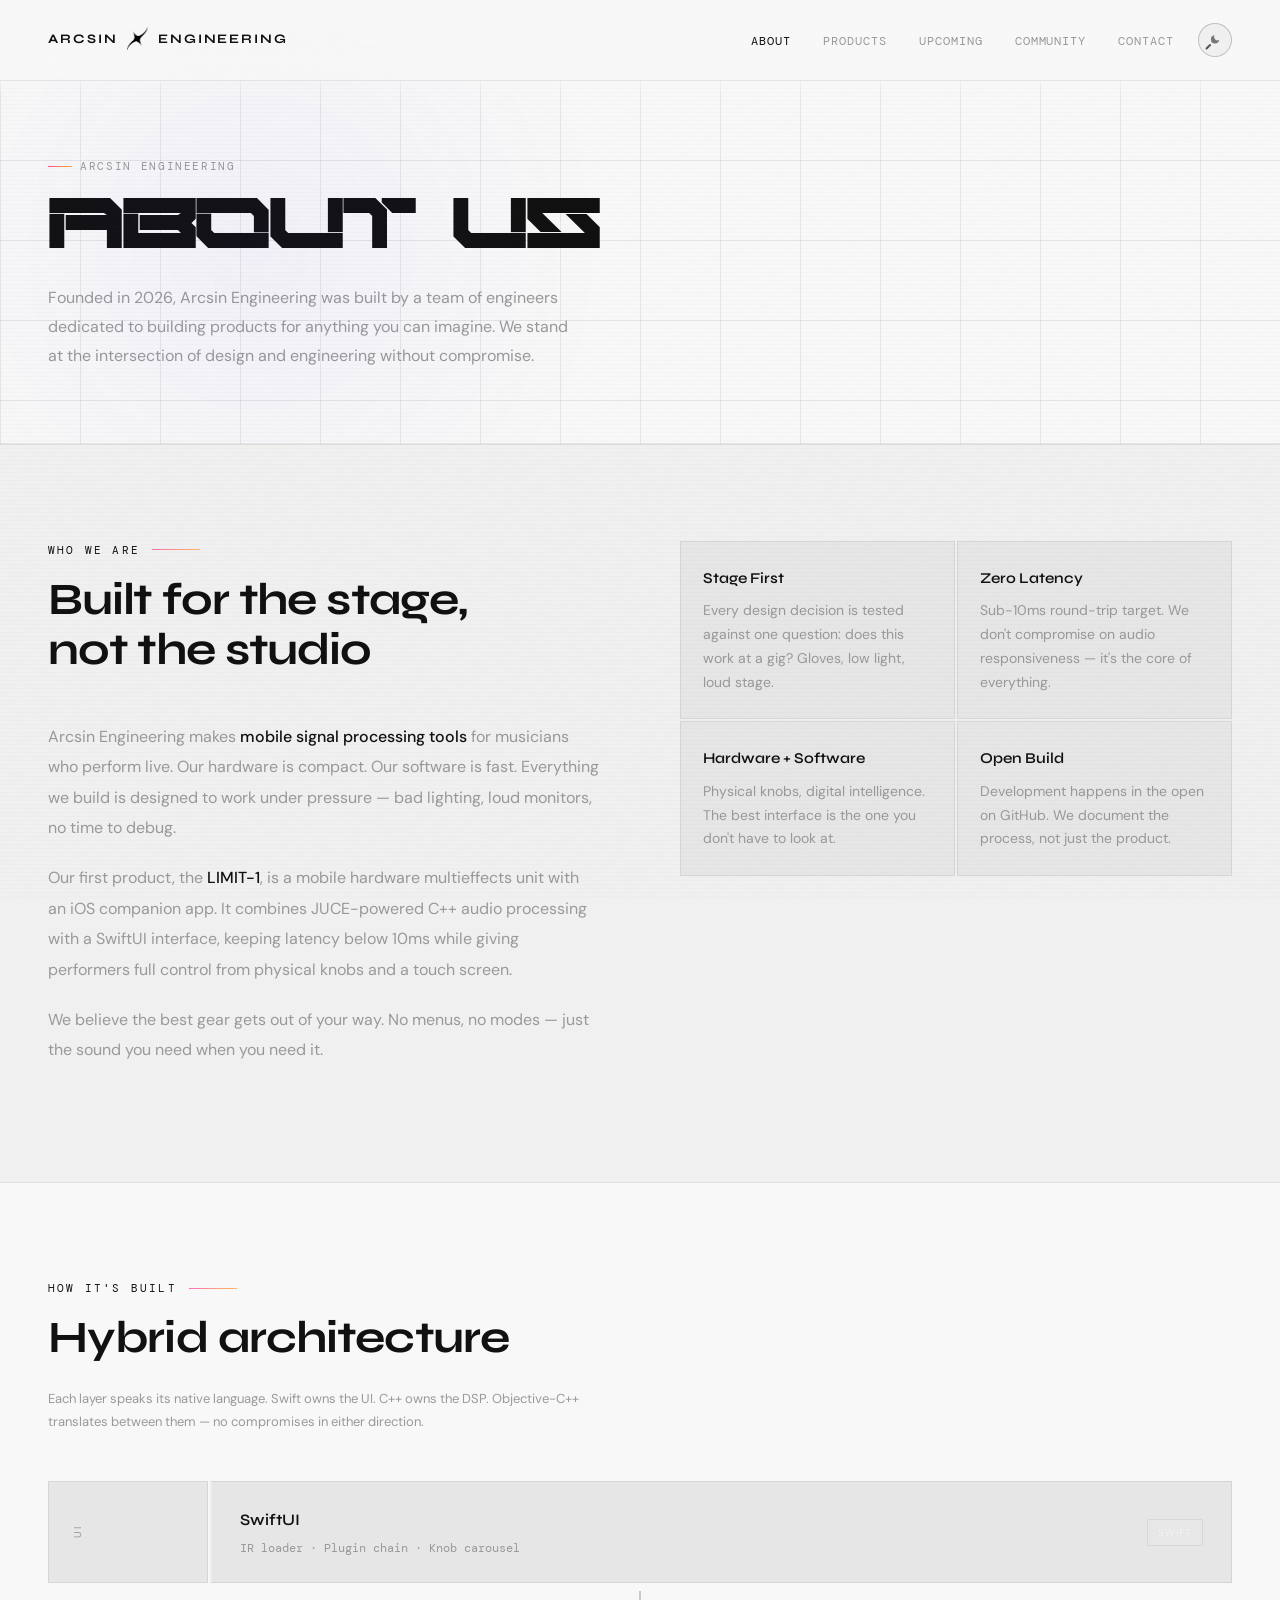
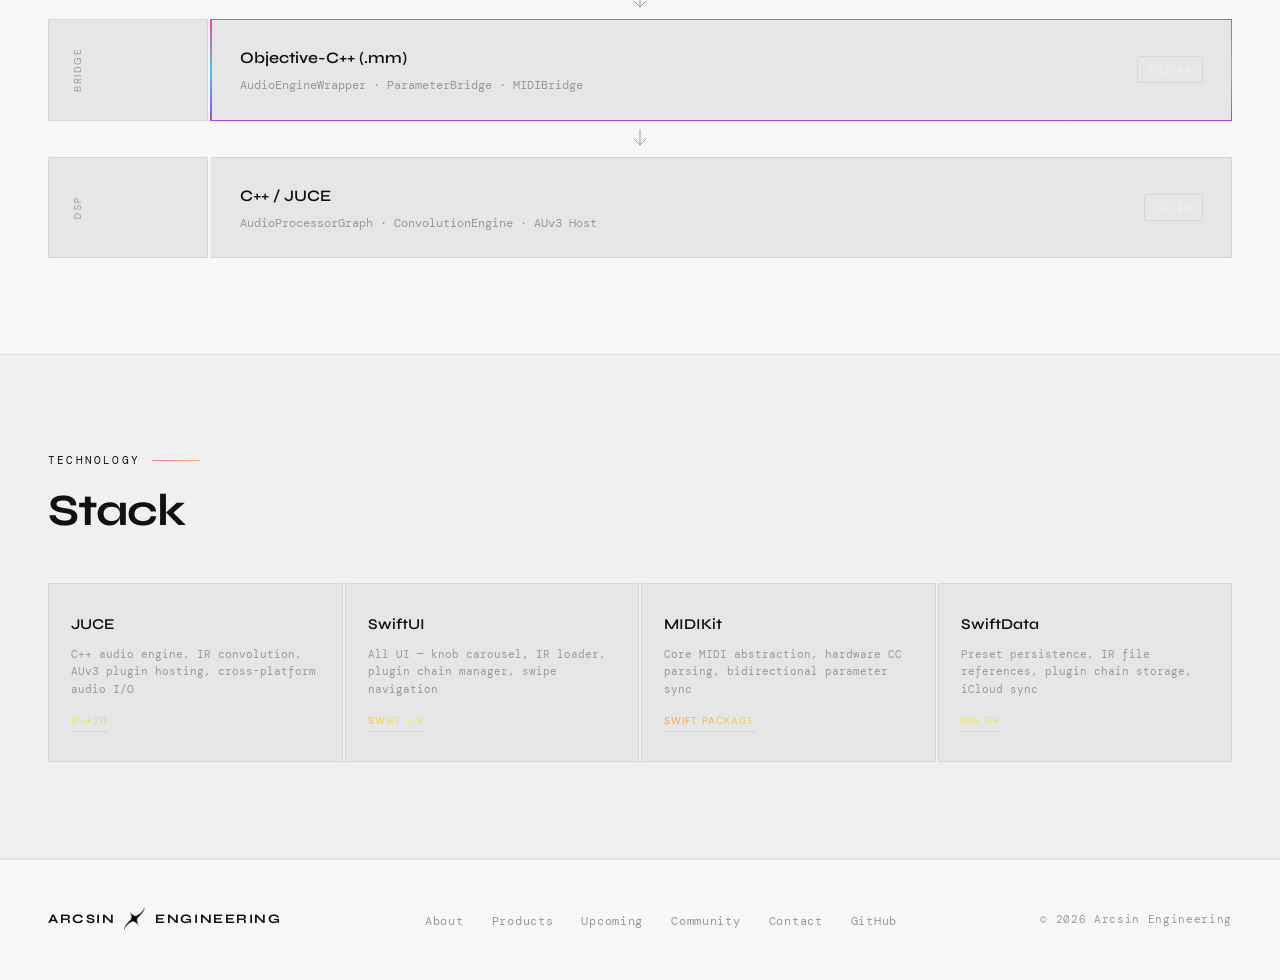
==== commit d34cb29a: "Revert nav-bg to translucent - opaque test didn't fix the Safari gap Confirms the mismatch isn't the" ====
--- a/docs/about.html
+++ b/docs/about.html
@@ -9,7 +9,7 @@
 <link rel="preconnect" href="https://fonts.googleapis.com">
 <link rel="preconnect" href="https://fonts.gstatic.com" crossorigin>
 <link href="https://fonts.googleapis.com/css2?family=DM+Mono:ital,wght@0,300;0,400;0,500;1,300&family=Syne:wght@400;500;600;700;800&family=DM+Sans:opsz,wght@9..40,400;9..40,500&display=swap" rel="stylesheet">
-<link rel="stylesheet" href="styles.css?v=20260918-2">
+<link rel="stylesheet" href="styles.css?v=20260918-3">
 <script>if(localStorage.getItem('theme')!=='dark')document.documentElement.setAttribute('data-theme','light');</script>
 <style>
   .page-header-glow { position: absolute; top: -30%; left: -10%; width: 60vw; height: 60vw; background: radial-gradient(ellipse at center, rgba(100,60,255,.04) 0%, transparent 65%); pointer-events: none; }
--- a/docs/styles.css
+++ b/docs/styles.css
@@ -23,14 +23,14 @@
   --text: #efefef; --muted: #a3a3a3;
   --mono: 'DM Mono', monospace; --disp: 'Syne', sans-serif; --sans: 'DM Sans', sans-serif;
   --iris: linear-gradient(45deg,#ff3cac,#ff9a3c,#fcf012,#3cffb0,#3cc8ff,#b03cff,#ff3cac);
-  --nav-bg: #050505; --scanline-color: rgba(255,255,255,0.008);
+  --nav-bg: rgba(5,5,5,0.78); --scanline-color: rgba(255,255,255,0.008);
   --cursor-col: #fff; --noise-opacity: 0.28;
 }
 [data-theme="light"] {
   --bg: #f8f8f8; --bg2: #f0f0f0; --bg3: #e6e6e6;
   --line: rgba(0,0,0,0.07); --line2: rgba(0,0,0,0.14);
   --text: #111111; --muted: #999999;
-  --nav-bg: #f8f8f8; --scanline-color: rgba(0,0,0,0.012);
+  --nav-bg: rgba(248,248,248,0.82); --scanline-color: rgba(0,0,0,0.012);
   --cursor-col: #111; --noise-opacity: 0.1;
 }
 
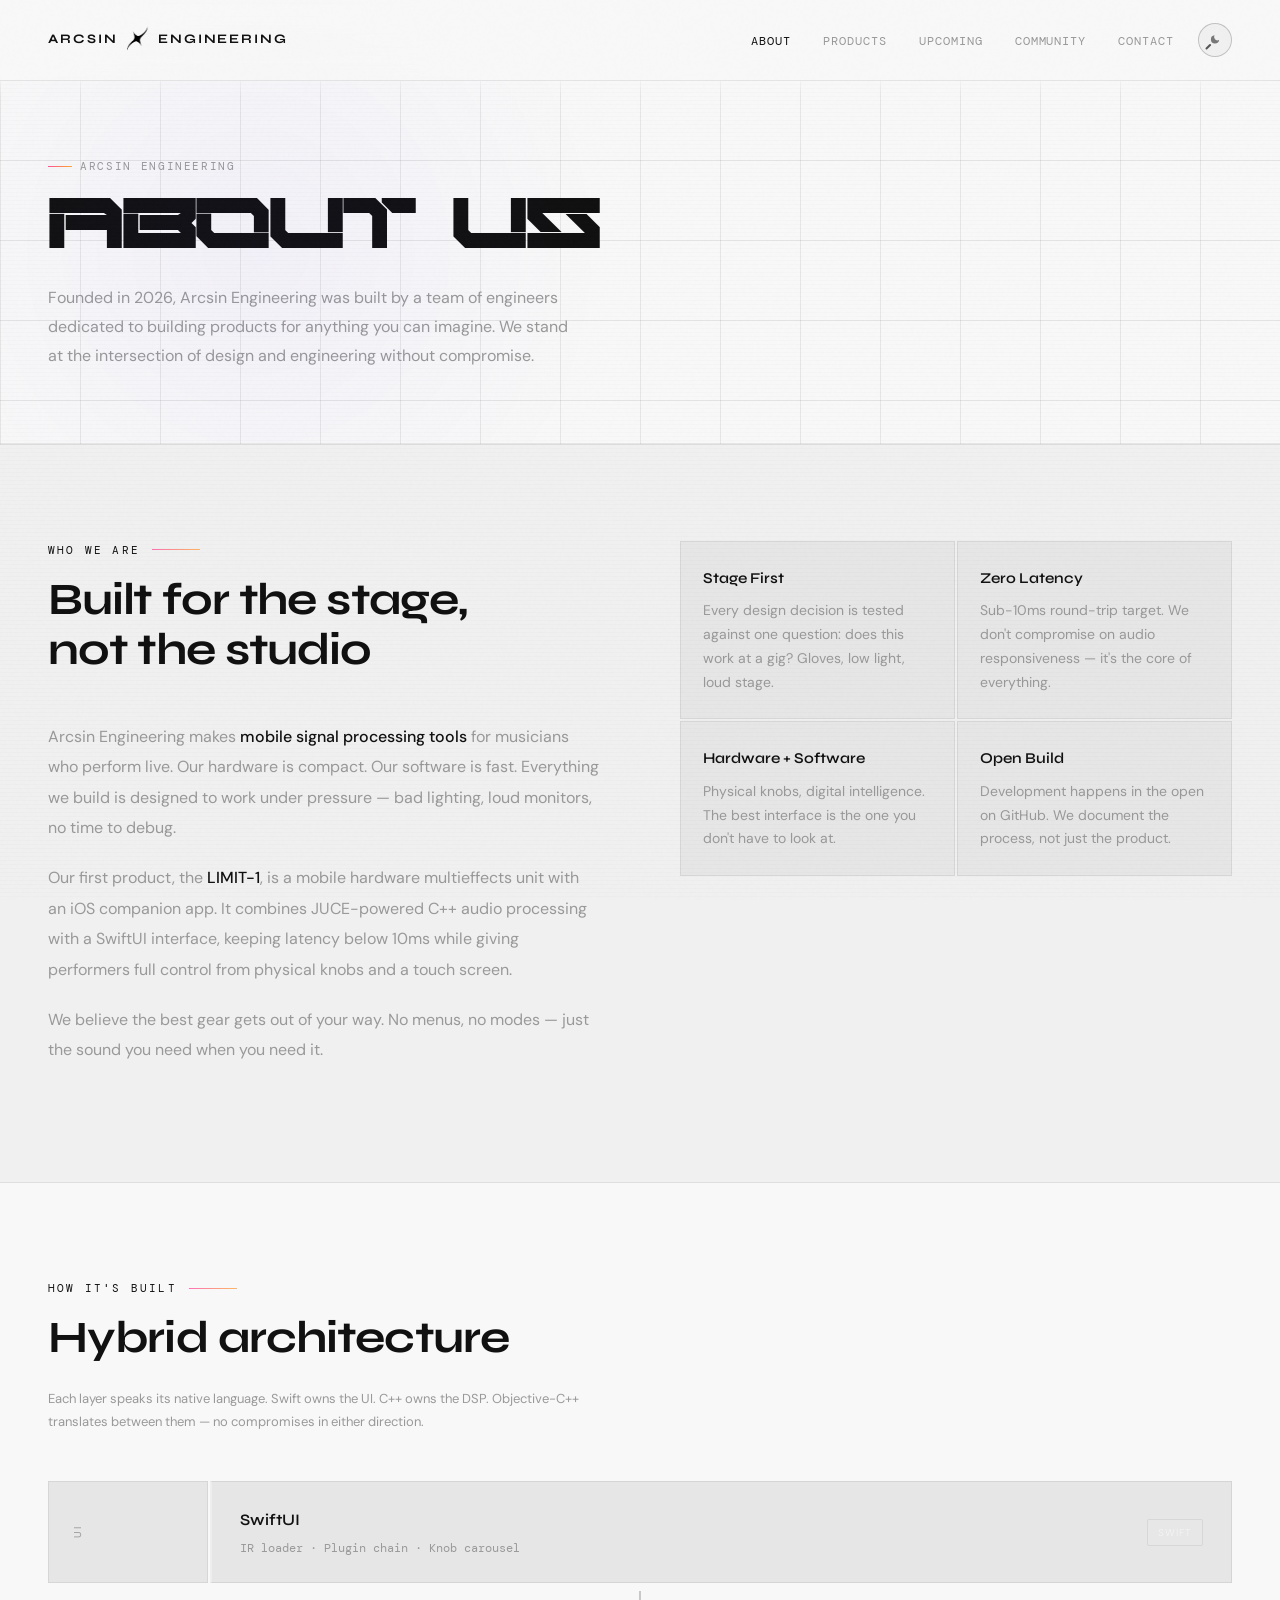
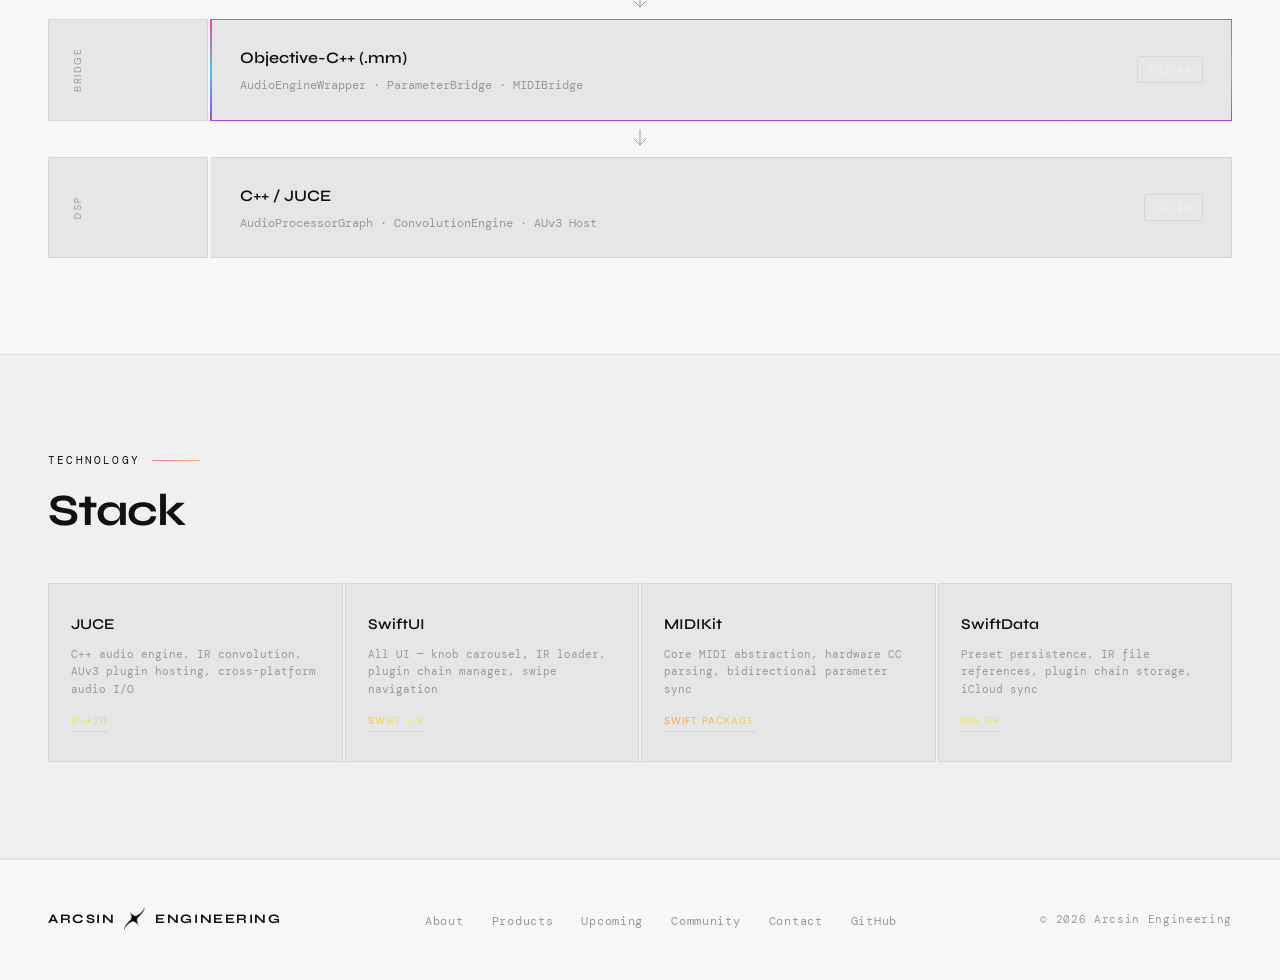
==== commit dc12818c: "Make mobile nav non-fixed to sidestep iOS Safari toolbar gap; bump CSS cache-bust Nav is now positio" ====
--- a/docs/about.html
+++ b/docs/about.html
@@ -9,7 +9,7 @@
 <link rel="preconnect" href="https://fonts.googleapis.com">
 <link rel="preconnect" href="https://fonts.gstatic.com" crossorigin>
 <link href="https://fonts.googleapis.com/css2?family=DM+Mono:ital,wght@0,300;0,400;0,500;1,300&family=Syne:wght@400;500;600;700;800&family=DM+Sans:opsz,wght@9..40,400;9..40,500&display=swap" rel="stylesheet">
-<link rel="stylesheet" href="styles.css?v=20260918-3">
+<link rel="stylesheet" href="styles.css?v=20260921">
 <script>if(localStorage.getItem('theme')!=='dark')document.documentElement.setAttribute('data-theme','light');</script>
 <style>
   .page-header-glow { position: absolute; top: -30%; left: -10%; width: 60vw; height: 60vw; background: radial-gradient(ellipse at center, rgba(100,60,255,.04) 0%, transparent 65%); pointer-events: none; }
@@ -241,6 +241,19 @@
       }
     });
   }
+
+  // Keep the fixed nav glued to Safari's true visual viewport top - iOS Safari's
+  // address bar collapses/expands on scroll, and position:fixed tracks the layout
+  // viewport, not the visual one, leaving a gap that exposes scrolled-past content.
+  const navEl = document.querySelector('nav');
+  if (navEl && window.visualViewport) {
+    const syncNavToViewport = () => {
+      navEl.style.transform = `translateY(${window.visualViewport.offsetTop}px) translateZ(0)`;
+    };
+    window.visualViewport.addEventListener('resize', syncNavToViewport);
+    window.visualViewport.addEventListener('scroll', syncNavToViewport);
+    syncNavToViewport();
+  }
 </script>
 </body>
 </html>
--- a/docs/styles.css
+++ b/docs/styles.css
@@ -65,7 +65,7 @@
 }
 
 /* ── NAV ── */
-nav { position: fixed; top: 0; left: 0; right: 0; z-index: 100; display: flex; align-items: center; justify-content: space-between; padding: 20px 48px; border-bottom: 1px solid var(--line); background: var(--nav-bg); backdrop-filter: blur(14px); -webkit-backdrop-filter: blur(14px); transform: translateZ(0); -webkit-transform: translateZ(0); }
+nav { position: fixed; top: -100px; left: 0; right: 0; z-index: 100; display: flex; align-items: center; justify-content: space-between; padding: 120px 48px 20px; border-bottom: 1px solid var(--line); background: var(--nav-bg); backdrop-filter: blur(14px); -webkit-backdrop-filter: blur(14px); transform: translateZ(0); -webkit-transform: translateZ(0); }
 .nav-logo-img { height: 40px; width: auto; vertical-align: middle; margin: 0 -20px; position: relative; top: -1px; display: inline-block; filter: invert(1); }
 [data-theme="light"] .nav-logo-img { filter: none; }
 .nav-logo { font-family: var(--disp); font-size: 13px; font-weight: 700; letter-spacing: .15em; text-transform: uppercase; color: var(--text); text-decoration: none; }
@@ -136,7 +136,7 @@
 
 /* ── RESPONSIVE ── */
 @media (max-width: 900px) {
-  nav { padding: 16px 24px; }
+  nav { position: relative; top: auto; left: auto; right: auto; padding: 16px 24px; }
   .nav-right { gap: 14px; }
   .menu-toggle { display: flex; }
   .nav-links {
@@ -151,7 +151,7 @@
   .nav-links li { width: 100%; }
   .nav-links a { display: block; width: 100%; padding: 16px 24px; border-top: 1px solid var(--line); box-sizing: border-box; }
   section { padding: 72px 24px; }
-  .page-header { padding: 110px 24px 56px; }
+  .page-header { padding: 37px 24px 56px; }
   footer { flex-direction: column; gap: 24px; text-align: center; padding: 36px 24px; }
   .footer-links { flex-wrap: wrap; justify-content: center; }
 }
@@ -161,6 +161,6 @@
   .nav-logo-img { height: 32px; margin: 0 -14px; }
   .nav-logo { font-size: 12px; }
   section { padding: 56px 16px; }
-  .page-header { padding: 96px 16px 44px; }
+  .page-header { padding: 33px 16px 44px; }
   footer { padding: 28px 16px; }
 }
